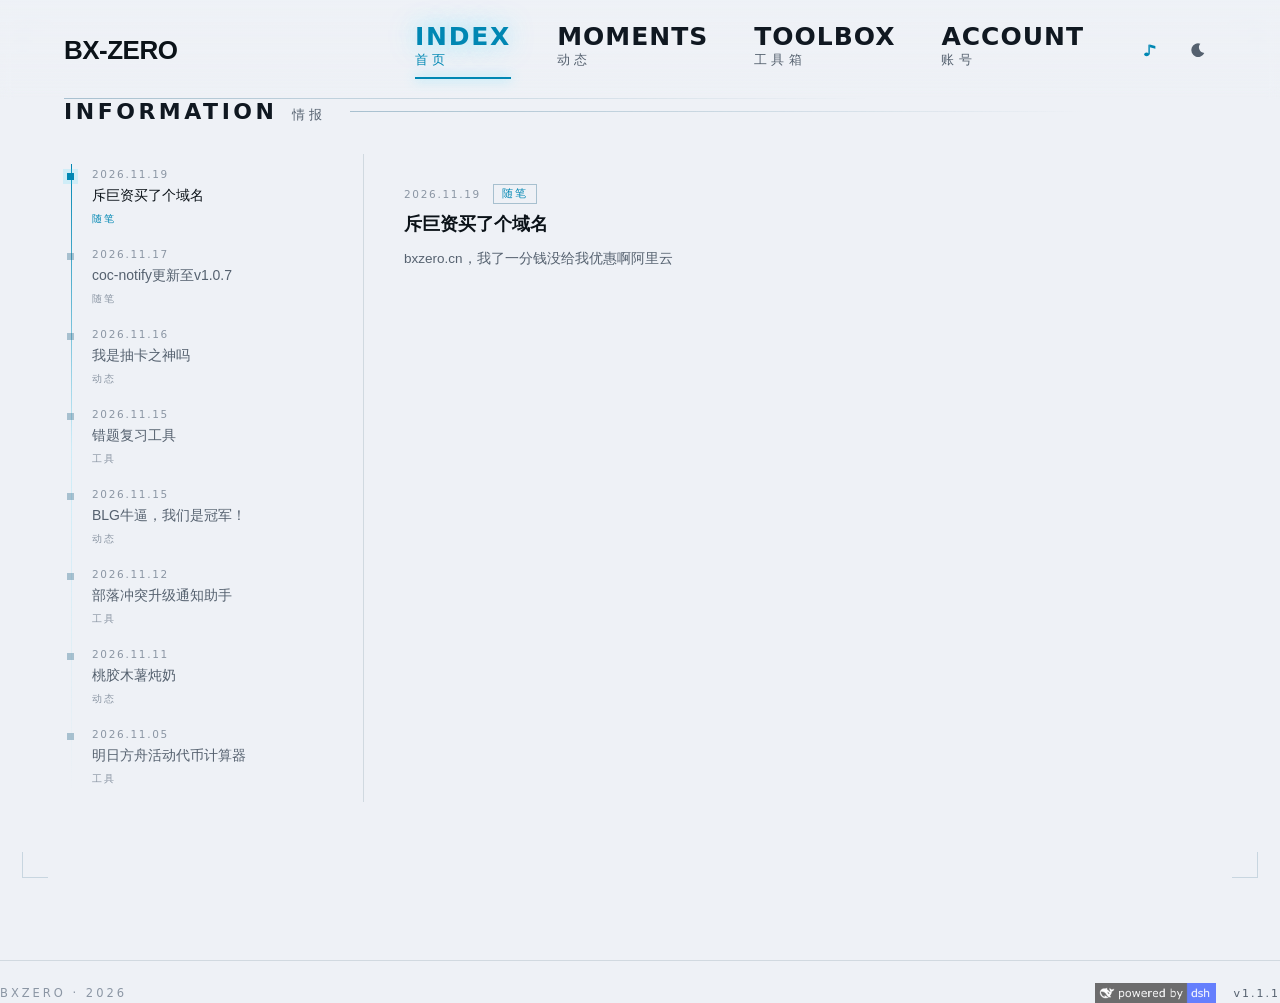
==== index.html @ 84745f2d "重置后不再回拉统计，避免旧数字盖回 0" ====
<!DOCTYPE html>
<html lang="zh-CN">
<head>
<meta charset="utf-8">
<meta name="viewport" content="width=device-width, initial-scale=1">
<title>BXZERO-个人站</title>
<meta name="description" content="写代码，做小工具，偶尔记录一点过程。这里是入口，不是简历。">
<meta property="og:type" content="website">
<meta property="og:site_name" content="BX-ZERO">
<meta property="og:title" content="BX-ZERO">
<meta property="og:description" content="BX的个人站">
<meta property="og:url" content="https://bxzero.cn/">
<meta property="og:image" content="https://bxzero.cn/img/og.png">
<meta property="og:image:width" content="1200">
<meta property="og:image:height" content="630">
<meta name="twitter:card" content="summary_large_image">
<meta name="twitter:title" content="BX-ZERO">
<meta name="twitter:description" content="BX的个人站">
<meta name="twitter:image" content="https://bxzero.cn/img/og.png">
<link rel="icon" href="img/bx-icon.ico" sizes="any">
<link rel="icon" type="image/png" href="img/bx-icon.png">
<link rel="apple-touch-icon" href="img/bx-icon.png">
<script id="bxz-theme-boot">
/* 在样式加载前定好主题，避免白天模式先闪一下深色 */
(function () {
  var t = null;
  try { t = localStorage.getItem("bxz-theme"); } catch (e) { /* 忽略 */ }
  if (t !== "light" && t !== "dark") {
    try {
      var m = /(?:^|; )bxz-theme=([^;]*)/.exec(document.cookie);
      if (m) t = decodeURIComponent(m[1]);
    } catch (e) { /* 忽略 */ }
  }
  if (t !== "light" && t !== "dark") {
    try {
      t = window.matchMedia && window.matchMedia("(prefers-color-scheme: light)").matches ? "light" : "dark";
    } catch (e) { t = "dark"; }
  }
  document.documentElement.dataset.theme = t;
})();
</script>
<link rel="stylesheet" href="styles.css?v=20261116z25">
</head>
<body>

<!-- 背景：两层缓慢推拉 + 网格 + 扫描线 -->
<div class="bg" aria-hidden="true">
  <div class="bg-layer layer-a"></div>
  <div class="bg-layer layer-b"></div>
  <div class="grid"></div>
  <div class="scan"></div>
  <div class="vignette"></div>
</div>

<!-- 四角装饰框 -->
<div class="frame" aria-hidden="true"><i></i><i></i><i></i><i></i></div>

<header class="nav">
  <a class="brand" href="#/home" data-view="home" aria-label="BXZERO">
    <span class="brand-word">BX-ZERO</span>
  </a>

  <nav class="nav-list">
    <a class="nav-item is-active" href="#/home" data-view="home">
      <span class="en">INDEX</span>
      <span class="cn">首页</span>
    </a>
    <a class="nav-item" href="#/moments" data-view="moments">
      <span class="en">MOMENTS</span>
      <span class="cn">动态</span>
    </a>
    <a class="nav-item" href="#/tools" data-view="tools">
      <span class="en">TOOLBOX</span>
      <span class="cn">工具箱</span>
    </a>
    <a class="nav-item" href="#/account" data-view="account">
      <span class="en">ACCOUNT</span>
      <span class="cn">账号</span>
    </a>
  </nav>

  <div class="nav-tools">
    <button class="tool-btn" id="sound-toggle" type="button" aria-pressed="false" title="音乐">
      <svg viewBox="0 0 24 24" aria-hidden="true">
        <g class="spk">
          <ellipse cx="8.4" cy="16.8" rx="3.1" ry="2.4"></ellipse>
          <rect x="10.6" y="4.4" width="1.8" height="12.6" rx="0.5"></rect>
          <path d="M12.4 4.4 19.4 6.2v3.5l-7-1.8z"></path>
        </g>
      </svg>
    </button>
    <div class="player" id="player" hidden>
      <span class="pl-name" id="pl-name">正在载入…</span>
      <div class="pl-row">
        <button class="pl-btn" id="pl-mode" type="button" title="播放方式：顺序播放"></button>
        <button class="pl-btn" id="pl-prev" type="button" title="上一首"></button>
        <button class="pl-btn pl-play" id="pl-play" type="button" title="播放 / 暂停"></button>
        <button class="pl-btn" id="pl-next" type="button" title="下一首"></button>
        <button class="pl-btn" id="pl-list-btn" type="button" title="音乐列表"></button>
      </div>
      <ul class="pl-list" id="pl-list" hidden></ul>
    </div>
    <button class="tool-btn" id="theme-toggle" type="button" aria-pressed="false" title="夜间 / 白天">
      <svg viewBox="0 0 24 24" aria-hidden="true">
        <circle class="sun-core" cx="12" cy="12" r="4.4"></circle>
        <g class="sun-rays">
          <line x1="12" y1="2.4" x2="12" y2="5.2"></line>
          <line x1="12" y1="18.8" x2="12" y2="21.6"></line>
          <line x1="2.4" y1="12" x2="5.2" y2="12"></line>
          <line x1="18.8" y1="12" x2="21.6" y2="12"></line>
          <line x1="5.2" y1="5.2" x2="7.2" y2="7.2"></line>
          <line x1="16.8" y1="16.8" x2="18.8" y2="18.8"></line>
          <line x1="18.8" y1="5.2" x2="16.8" y2="7.2"></line>
          <line x1="7.2" y1="16.8" x2="5.2" y2="18.8"></line>
        </g>
        <path class="moon" d="M15.6 3.4a8.6 8.6 0 1 0 5 11.6 7 7 0 0 1-5-11.6z"></path>
      </svg>
    </button>
  </div>
</header>

<main>

  <!-- ================= 首页：左侧时间线 ================= -->
  <section class="view is-on" id="view-home">

    <div class="slab">
      <div class="slab-head">
        <h2 id="slab-home"><span class="en">INFORMATION</span><span class="cn">情报</span></h2>
        <span class="slab-line"></span>
        <a class="edit-link" id="edit-home" href="#/home-edit" data-view="home-edit" hidden>EDIT</a>
      </div>

      <div class="info">
        <aside class="info-nav" id="home-nav"></aside>
        <article class="info-body" id="home-body"></article>
      </div>
    </div>

  </section>

  <!-- ================= 动态 ================= -->
  <section class="view" id="view-moments">

    <div class="slab">
      <div class="slab-head">
        <h2><span class="en">MOMENTS</span><span class="cn">动态</span></h2>
        <span class="slab-line"></span>
        <a class="edit-link" id="edit-entry" href="#/write" data-view="write" hidden>EDIT</a>
      </div>

      <ol class="moments" id="moments-list">
        <li class="moment moment-empty">
          <div class="moment-body">
            <p>还没有内容。</p>
          </div>
        </li>
      </ol>
    </div>

  </section>

  <!-- ================= 工具箱 ================= -->
  <section class="view" id="view-tools">

    <div class="slab">
      <div class="slab-head">
        <h2 id="slab-tools"><span class="en">AVAILABLE</span><span class="cn">可用</span></h2>
        <span class="slab-line"></span>
      </div>

      <ul class="tools" id="tool-list"></ul>
    </div>

  </section>

  <!-- ================= 账号 ================= -->
  <section class="view" id="view-account">

    <div class="slab">
      <div class="slab-head">
        <h2><span class="en">ACCOUNT</span><span class="cn">账号</span></h2>
        <span class="slab-line"></span>
      </div>
      <div class="acc" id="acc-box"></div>
    </div>

  </section>

  <!-- ================= 动态详情 ================= -->
  <section class="view" id="view-write">
<!-- 口令门：没密码就进不了编辑界面 -->
<div class="gate" id="gate">
  <div class="gate-box">
    <h2>RESTRICTED</h2>
    <p>请输入密钥</p>
    <div class="pw">
      <input type="password" id="gate-input" autocomplete="current-password" placeholder="密钥">
      <button class="pw-eye" id="gate-eye" type="button" aria-label="显示密码" aria-pressed="false">
        <svg viewBox="0 0 24 24" fill="none" stroke="currentColor" stroke-width="1.7" stroke-linecap="round" stroke-linejoin="round" aria-hidden="true">
          <path d="M1.8 12S5.4 5.6 12 5.6 22.2 12 22.2 12 18.6 18.4 12 18.4 1.8 12 1.8 12Z"/>
          <circle cx="12" cy="12" r="2.9"/>
          <path class="pw-slash" d="M4.2 19.8 19.8 4.2"/>
        </svg>
      </button>
    </div>
    <button class="btn primary" id="gate-ok" type="button">进入</button>
    <p class="gate-msg" id="gate-msg"></p>
  </div>
</div>

    <div class="admin">
  <h1>写作台</h1>
  <p class="sub">MOMENTS · 写完保存，一分钟左右站点会自己更新</p>

  <!-- 连接设置：收进按钮 -->
  <div class="conn-bar">
    <button class="btn" id="conn-toggle" type="button" aria-expanded="false">仓库设置</button>
    <span class="conn-who" id="auth-state">正在确认…</span>
  </div>

  <section class="pane conn" id="conn-pane" hidden>
    <div class="pane-head">
      <h2>CONNECTION</h2><span class="cn">仓库设置</span>
      <span class="fill"></span>
      <button class="btn" id="save-cfg" type="button">记下设置</button>
    </div>

    <div class="settings-grid">
      <div class="field">
        <label for="cfg-owner">账号</label>
        <input type="text" id="cfg-owner" placeholder="BX-ZERO" autocomplete="off">
      </div>
      <div class="field">
        <label for="cfg-repo">仓库</label>
        <input type="text" id="cfg-repo" placeholder="Personal-website" autocomplete="off">
      </div>
      <div class="field">
        <label for="cfg-branch">分支</label>
        <input type="text" id="cfg-branch" placeholder="main" autocomplete="off">
      </div>
      <div class="field">
        <label>登录状态</label>
        <div id="auth-state2" style="font-size:12.5px;opacity:.75;padding:9px 0;">正在确认…</div>
      </div>
    </div>

    <p class="hint">
      读取走公开接口，写入由 Worker 代为提交，仓库令牌不进浏览器。
      登录票据存在这台电脑的浏览器里，三十天后失效。
    </p>
  </section>

  <!-- 编辑区：整宽 -->
  <section class="pane editor">
    <div class="pane-head">
      <h2>EDITOR</h2><span class="cn">写这一条</span>
      <span class="fill"></span>
      <button class="btn" id="new-entry" type="button">新建</button>
    </div>

    <div class="two">
      <div class="field">
        <label for="f-date">日期</label>
        <input type="date" id="f-date">
      </div>
      <div class="field">
        <label for="f-title">标题</label>
        <input type="text" id="f-title" placeholder="一句话标题" autocomplete="off">
      </div>
    </div>

    <div class="field">
      <label>正文</label>
      <div class="rt">
        <div class="rt-toolbar" id="rt-toolbar">
          <select class="rt-select" data-block>
            <option value="p">正文</option>
            <option value="h2">大标题</option>
            <option value="h3">小标题</option>
            <option value="blockquote">引用</option>
            <option value="pre">代码块</option>
          </select>
          <select class="rt-select" data-size>
            <option value="">字号</option>
            <option value="12px">12</option>
            <option value="14px">14</option>
            <option value="16px">16</option>
            <option value="18px">18</option>
            <option value="22px">22</option>
            <option value="28px">28</option>
          </select>
          <span class="rt-sep"></span>
          <button type="button" data-cmd="bold" title="加粗"><b>B</b></button>
          <button type="button" data-cmd="italic" title="倾斜"><i>I</i></button>
          <button type="button" data-cmd="underline" title="下划线"><u>U</u></button>
          <button type="button" data-cmd="strikeThrough" title="删除线"><s>S</s></button>
          <input type="color" class="rt-color" id="rt-color" value="#35d8ff" title="文字颜色">
          <span class="rt-sep"></span>
          <button type="button" data-cmd="justifyLeft" title="左对齐">左</button>
          <button type="button" data-cmd="justifyCenter" title="居中">中</button>
          <button type="button" data-cmd="justifyRight" title="右对齐">右</button>
          <span class="rt-sep"></span>
          <button type="button" data-cmd="insertUnorderedList" title="无序列表">•</button>
          <button type="button" data-cmd="insertOrderedList" title="有序列表">1.</button>
          <button type="button" id="rt-link" title="插入链接">链接</button>
          <button type="button" id="rt-img" title="插入图片">图片</button>
          <button type="button" id="rt-hr" title="分隔线">分隔</button>
          <button type="button" id="rt-clear" title="清除格式">清</button>
          <span class="rt-sep"></span>
          <button type="button" id="rt-draft" title="把当前内容存在本机">存草稿</button>
          <span class="rt-sep"></span>
          <input class="rt-file" id="rt-file-name" type="text" readonly placeholder="还没有插图" title="最近插入的图片">
        </div>
        <div class="rt-body" id="f-body" contenteditable="true"></div>
        <div class="atts" id="atts"></div>
      </div>
      <input type="file" id="img-file" accept="image/*" multiple hidden>
    </div>

    <div class="row">
      <button class="btn primary" id="btn-save" type="button">保存到仓库</button>
      <button class="btn danger" id="btn-del" type="button">删除这一条</button>
      <button class="btn" id="btn-reload" type="button">从仓库重读</button>
      <button class="btn" id="btn-sweep" type="button">清理未引用图片</button>
      <span class="status" id="status"></span>
    </div>
    <!-- 悬停浮出整页预览 -->
    <div class="float-preview" id="float-preview" hidden>
      <div class="float-sheet">
        <div class="float-head">
          <span class="float-tag">PREVIEW 效果</span>
          <span class="float-close" id="float-close">关闭</span>
        </div>
        <div class="float-scroll"><div id="float-body"></div></div>
      </div>
    </div>
  </section>

  <div class="grid2">
    <section class="pane">
      <div class="pane-head">
        <h2>ENTRIES</h2><span class="cn">已有的</span>
        <span class="fill"></span>
        <span class="cn" id="count"></span>
      </div>

      <ul class="entries" id="entries"></ul>
    </section>

    <section class="pane">
      <div class="pane-head">
        <h2>PREVIEW</h2><span class="cn">效果</span>
      </div>
      <div class="preview" id="preview">
        <div class="moment-body">
          <p style="color:var(--dimmer)">左边写点什么，这里会跟着变。</p>
        </div>
      </div>
    </section>
  </div>
    </div>
  </section>

  <section class="view" id="view-home-edit">
  <h1>主页信息</h1>
  <p class="sub">INFORMATION · 改完保存，一分钟左右站点会自己更新</p>

  <div class="gate" id="he-gate">
    <p>请输入密钥</p>
    <div class="pw" style="max-width:280px;margin:0 auto 14px;">
      <input id="pass" type="password" autocomplete="current-password" placeholder="密钥">
      <button class="pw-eye" id="pass-eye" type="button" aria-label="显示密码" aria-pressed="false">
        <svg viewBox="0 0 24 24" fill="none" stroke="currentColor" stroke-width="1.7" stroke-linecap="round" stroke-linejoin="round" aria-hidden="true">
          <path d="M1.8 12S5.4 5.6 12 5.6 22.2 12 22.2 12 18.6 18.4 12 18.4 1.8 12 1.8 12Z"/>
          <circle cx="12" cy="12" r="2.9"/>
          <path class="pw-slash" d="M4.2 19.8 19.8 4.2"/>
        </svg>
      </button>
    </div>
    <button class="btn primary" id="sign-in" type="button">进入</button>
    <p class="status" id="he-gate-msg"></p>
  </div>

  <div id="form" hidden>

    <nav class="tabs" id="tabs">
      <button class="tab is-on" type="button" data-tab="basic">区块标题</button>
      <button class="tab" type="button" data-tab="tools">工具箱</button>
      <button class="tab" type="button" data-tab="music">背景音乐</button>
      <button class="tab" type="button" data-tab="entries">手写条目</button>
      <span class="tab-ink" id="tab-ink"></span>
    </nav>

    <section class="pane is-on" data-pane="basic">
      <div class="pane-head"><h2>BASIC</h2><span class="cn">区块标题</span></div>
      <div class="pane-body"><div class="pane-inner">
        <div class="two">
          <label class="f"><span>首页区块英文</span><input id="f-slab-home-en" type="text" placeholder="INFORMATION"></label>
          <label class="f"><span>首页区块中文</span><input id="f-slab-home-cn" type="text" placeholder="情报"></label>
        </div>
        <div class="two">
          <label class="f"><span>工具区块英文</span><input id="f-slab-tools-en" type="text" placeholder="AVAILABLE"></label>
          <label class="f"><span>工具区块中文</span><input id="f-slab-tools-cn" type="text" placeholder="可用"></label>
        </div>
      </div></div>
    </section>

    <section class="pane" data-pane="tools">
      <div class="pane-head"><h2>TOOLS</h2><span class="cn">工具箱</span><span class="fill"></span>
        <button class="btn mini" id="add-tool" type="button">加一个工具</button>
      </div>
      <div class="pane-body"><div class="pane-inner"><div id="tools"></div></div></div>
    </section>

    <section class="pane" data-pane="music">
      <div class="pane-head"><h2>MUSIC</h2><span class="cn">背景音乐（访客只能开关音量）</span><span class="fill"></span>
        <button class="btn mini" id="pick-audio" type="button">上传音频</button>
        <button class="btn mini" id="add-track" type="button">加一首</button>
      </div>
      <div class="pane-body"><div class="pane-inner">
        <input id="audio-file" type="file" accept="audio/*" multiple hidden>
        <label class="f"><span>音量 0 – 1</span>
          <input id="f-volume" type="number" min="0" max="1" step="0.05">
        </label>
        <div id="tracks"></div>
      </div></div>
    </section>

    <section class="pane" data-pane="entries">
      <div class="pane-head"><h2>ENTRIES</h2><span class="cn">手写条目（动态会自动并进来）</span><span class="fill"></span>
        <button class="btn mini" id="add-entry" type="button">加一条</button>
      </div>
      <div class="pane-body"><div class="pane-inner"><div id="he-entries"></div></div></div>
    </section>

    <div class="row">
      <button class="btn primary" id="save" type="button">保存到仓库</button>
      <button class="btn" id="reload" type="button">从仓库重读</button>
      <span class="status" id="he-status"></span>
    </div>

  </div>
  </section>

  <section class="view" id="view-post">

    <article class="post-wrap">
      <a class="post-back" id="post-back" href="#">← 回到上一页</a>
      <div id="post-body"></div>
    </article>

  </section>

</main>

<footer class="foot">
  <p>BXZERO · <span id="year">2026</span></p>
  <img class="badge" src="img/dsh-badge.png" width="121" height="20" alt="powered by dsh">
  <span class="ver">v1.1.1</span>
</footer>

  <!-- 数据文件按分钟取版本，写作台保存后不必等 CDN 缓存过期 -->
  <script>
    (function () {
      var v = Math.floor(Date.now() / 60000);
      document.write('<script src="home.js?t=' + v + '"><\/script>');
      document.write('<script src="moments.js?t=' + v + '"><\/script>');
    })();
  </script>
<script src="auth.js?v=20261119b"></script>
<script src="main.js?v=20261119e"></script>
<script>
(function () {
  "use strict";

  var DATA_PATH = "home.js";

  var gate = document.getElementById("he-gate");
  var formBox = document.getElementById("form");
  var statusBox = document.getElementById("he-status");

  var state = clone(window.BX_HOME || {});

  function clone(o) {
    return JSON.parse(JSON.stringify(o || {}));
  }

  function esc(s) {
    return String(s == null ? "" : s).replace(/[&<>"]/g, function (c) {
      return { "&": "&amp;", "<": "&lt;", ">": "&gt;", '"': "&quot;" }[c];
    });
  }

  function setStatus(text, kind) {
    statusBox.textContent = text || "";
    statusBox.className = "status" + (kind ? " " + kind : "");
  }

  /* ---------- 渲染 ---------- */

  var fSlabHomeEn = document.getElementById("f-slab-home-en");
  var fSlabHomeCn = document.getElementById("f-slab-home-cn");
  var fSlabToolsEn = document.getElementById("f-slab-tools-en");
  var fSlabToolsCn = document.getElementById("f-slab-tools-cn");

  function slabOf() {
    if (!state.slab || typeof state.slab !== "object") state.slab = {};
    if (!state.slab.home) state.slab.home = { en: "INFORMATION", cn: "情报" };
    if (!state.slab.tools) state.slab.tools = { en: "AVAILABLE", cn: "可用" };
    return state.slab;
  }

  function bindSlab(input, which, field) {
    input.addEventListener("input", function () {
      slabOf()[which][field] = input.value;
    });
  }

  bindSlab(fSlabHomeEn, "home", "en");
  bindSlab(fSlabHomeCn, "home", "cn");
  bindSlab(fSlabToolsEn, "tools", "en");
  bindSlab(fSlabToolsCn, "tools", "cn");
  var toolsBox = document.getElementById("tools");
  var entriesBox = document.getElementById("he-entries");
  var tracksBox = document.getElementById("tracks");
  var fVolume = document.getElementById("f-volume");

  function musicOf() {
    if (!state.music || typeof state.music !== "object") state.music = { volume: 0.35, tracks: [] };
    if (!Array.isArray(state.music.tracks)) state.music.tracks = [];
    return state.music;
  }

  /* 折叠行：三个列表共用的头部 */
  function foldHead(i, title, kind, on) {
    return '<button class="ent-row' + (on ? " is-on" : "") + '" type="button" data-act="open" data-i="' + i + '">' +
      '<span class="ent-caret" aria-hidden="true"></span>' +
      '<span class="ent-title">' + esc(title || "（没有名字）") + "</span>" +
      '<span class="ent-kind">' + esc(kind || "") + "</span>" +
      "</button>";
  }

  function renderTracks() {
    var m = musicOf();
    if (!m.tracks.length) {
      tracksBox.innerHTML = '<p class="status">还没有曲目。</p>';
      return;
    }
    if (openIdx.music >= m.tracks.length) openIdx.music = -1;
    tracksBox.innerHTML = m.tracks.map(function (t, i) {
      var on = openIdx.music === i;
      var file = String(t.src || "").replace(/^music\//, "");
      if (!on) return '<div class="ent" data-i="' + i + '">' + foldHead(i, t.title, file, false) + "</div>";
      return '<div class="card" data-i="' + i + '">' +
        foldHead(i, t.title, file, true) +
        '<div class="two">' +
        '<label class="f"><span>曲名</span><input data-k="title" type="text" value="' + esc(t.title) + '"></label>' +
        '<label class="f"><span>文件路径</span><input data-k="src" type="text" placeholder="music/xxx.mp3" value="' + esc(t.src) + '"></label>' +
        "</div>" +
        '<div class="acts">' +
        '<button class="btn mini" data-act="up" type="button">上移</button>' +
        '<button class="btn mini" data-act="down" type="button">下移</button>' +
        '<button class="btn mini danger" data-act="del" type="button">删除</button>' +
        "</div></div>";
    }).join("");
  }

  function renderTools() {
    var rows = state.tools || [];
    if (!rows.length) {
      toolsBox.innerHTML = '<p class="status">还没有工具。</p>';
      return;
    }
    if (openIdx.tools >= rows.length) openIdx.tools = -1;
    toolsBox.innerHTML = rows.map(function (t, i) {
      var on = openIdx.tools === i;
      var kind = t.tag || t.en || "TOOL";
      if (!on) return '<div class="ent" data-i="' + i + '">' + foldHead(i, t.cn, kind, false) + "</div>";
      return '<div class="card" data-i="' + i + '">' +
        foldHead(i, t.cn, kind, true) +
        '<div class="two">' +
        '<label class="f"><span>中文名</span><input data-k="cn" type="text" value="' + esc(t.cn) + '"></label>' +
        '<label class="f"><span>仓库名 / 代号</span><input data-k="en" type="text" value="' + esc(t.en) + '"></label>' +
        "</div>" +
        '<label class="f"><span>链接</span><input data-k="href" type="text" value="' + esc(t.href) + '"></label>' +
        '<div class="two">' +
        '<label class="f"><span>标签</span><input data-k="tag" type="text" value="' + esc(t.tag) + '"></label>' +
        '<label class="f"><span>说明</span><input data-k="desc" type="text" value="' + esc(t.desc) + '"></label>' +
        "</div>" +
        '<div class="acts">' +
        '<button class="btn mini" data-act="up" type="button">上移</button>' +
        '<button class="btn mini" data-act="down" type="button">下移</button>' +
        '<button class="btn mini danger" data-act="del" type="button">删除</button>' +
        "</div></div>";
    }).join("");
  }

  /* 当前展开编辑的那一条，-1 表示全部收起 */
  var openIdx = { tools: -1, music: -1, entries: -1 };

  function entryHead(e, i, on) {
    return '<button class="ent-row' + (on ? " is-on" : "") + '" type="button" data-act="open" data-i="' + i + '">' +
      '<span class="ent-caret" aria-hidden="true"></span>' +
      '<span class="ent-date">' + esc(e.date || "—") + "</span>" +
      '<span class="ent-title">' + esc(e.title || "（没标题）") + "</span>" +
      '<span class="ent-kind">' + (e.kind === "tool" ? "工具" : "随笔") + "</span>" +
      "</button>";
  }

  function renderEntries() {
    var rows = state.entries || [];
    if (!rows.length) {
      entriesBox.innerHTML = '<p class="status">还没有手写条目。</p>';
      return;
    }
    if (openIdx.entries >= rows.length) openIdx.entries = -1;
    entriesBox.innerHTML = rows.map(function (e, i) {
      var on = openIdx.entries === i;
      if (!on) return '<div class="ent" data-i="' + i + '">' + entryHead(e, i, false) + "</div>";
      return '<div class="card" data-i="' + i + '">' +
        entryHead(e, i, true) +
        '<div class="two">' +
        '<label class="f"><span>日期</span><input data-k="date" type="date" value="' + esc(e.date) + '"></label>' +
        '<label class="f"><span>标题</span><input data-k="title" type="text" value="' + esc(e.title) + '"></label>' +
        "</div>" +
        '<div class="two">' +
        '<label class="f"><span>类型</span><select data-k="kind">' +
        '<option value="note"' + (e.kind === "note" ? " selected" : "") + ">随笔</option>" +
        '<option value="tool"' + (e.kind === "tool" ? " selected" : "") + ">工具</option>" +
        "</select></label>" +
        '<label class="f"><span>链接（可空）</span><input data-k="href" type="text" value="' + esc(e.href) + '"></label>' +
        "</div>" +
        '<label class="f"><span>描述</span><textarea data-k="desc" rows="2">' + esc(e.desc) + "</textarea></label>" +
        '<div class="acts">' +
        '<button class="btn mini" data-act="up" type="button">上移</button>' +
        '<button class="btn mini" data-act="down" type="button">下移</button>' +
        '<button class="btn mini danger" data-act="del" type="button">删除</button>' +
        "</div></div>";
    }).join("");
  }

  function renderAll() {
    var sl = slabOf();
    fSlabHomeEn.value = sl.home.en || "";
    fSlabHomeCn.value = sl.home.cn || "";
    fSlabToolsEn.value = sl.tools.en || "";
    fSlabToolsCn.value = sl.tools.cn || "";
    fVolume.value = typeof musicOf().volume === "number" ? musicOf().volume : 0.35;
    renderTools();
    renderTracks();
    renderEntries();
  }

  /* ---------- 编辑 ---------- */

  function bindList(box, getList, rerender, key) {
    box.addEventListener("input", function (e) {
      var field = e.target.closest("[data-k]");
      var card = e.target.closest("[data-i]");
      if (!field || !card) return;
      var i = Number(card.dataset.i);
      var list = getList();
      if (!list[i]) return;
      list[i][field.dataset.k] = field.value;
    });

    box.addEventListener("change", function (e) {
      var field = e.target.closest("[data-k]");
      var card = e.target.closest("[data-i]");
      if (!field || !card) return;
      var i = Number(card.dataset.i);
      var list = getList();
      if (!list[i]) return;
      list[i][field.dataset.k] = field.value;
    });

    box.addEventListener("click", function (e) {
      var btn = e.target.closest("[data-act]");
      if (!btn) return;
      var card = e.target.closest("[data-i]");
      if (!card) return;
      var i = Number(card.dataset.i);
      var list = getList();
      var act = btn.dataset.act;
      if (act === "open") {
        openIdx[key] = openIdx[key] === i ? -1 : i;
        rerender();
        return;
      }
      if (act === "del") {
        list.splice(i, 1);
        openIdx[key] = -1;
      } else if (act === "up" && i > 0) {
        var tmp = list[i - 1];
        list[i - 1] = list[i];
        list[i] = tmp;
      } else if (act === "down" && i < list.length - 1) {
        var tmp2 = list[i + 1];
        list[i + 1] = list[i];
        list[i] = tmp2;
      }
      rerender();
    });
  }

  bindList(toolsBox, function () { return state.tools || (state.tools = []); }, renderTools, "tools");
  bindList(entriesBox, function () { return state.entries || (state.entries = []); }, renderEntries, "entries");
  bindList(tracksBox, function () { return musicOf().tracks; }, renderTracks, "music");

  fVolume.addEventListener("input", function () {
    var v = parseFloat(fVolume.value);
    musicOf().volume = isNaN(v) ? 0.35 : Math.max(0, Math.min(1, v));
  });

  document.getElementById("add-track").addEventListener("click", function () {
    musicOf().tracks.unshift({ title: "新曲目", src: "music/" });
    openIdx.music = 0;
    renderTracks();
  });

  /* 上传本地音频：先传到仓库 music/ 目录，再自动填进曲目 */

  var pickAudio = document.getElementById("pick-audio");
  var audioFile = document.getElementById("audio-file");

  function readBase64(file) {
    return new Promise(function (res, rej) {
      var fr = new FileReader();
      fr.onload = function () { res(String(fr.result).split(",")[1] || ""); };
      fr.onerror = function () { rej(new Error("读不到这个文件")); };
      fr.readAsDataURL(file);
    });
  }

  function audioPath(file) {
    var m = /\.([A-Za-z0-9]+)$/.exec(file.name || "");
    var ext = m ? m[1].toLowerCase() : "mp3";
    return "music/" + Date.now() + "-" + Math.random().toString(36).slice(2, 8) + "." + ext;
  }

  async function sendAudio(files) {
    if (!files || !files.length) return;
    for (var i = 0; i < files.length; i++) {
      var file = files[i];
      setStatus("上传中 " + (i + 1) + " / " + files.length + "：" + file.name);
      try {
        var path = audioPath(file);
        var b64 = await readBase64(file);
        await window.BXAuth.upload(path, b64, "上传音乐");
        musicOf().tracks.unshift({ title: (file.name || "曲目").replace(/\.[^.]+$/, ""), src: path });
        openIdx.music = 0;
        renderTracks();
      } catch (e) {
        setStatus("上传失败：" + (e && e.message ? e.message : e), "bad");
        return;
      }
    }
    setStatus("音频已传进仓库，点「保存到仓库」之后曲目才会生效。", "ok");
  }

  pickAudio.addEventListener("click", function () {
    audioFile.click();
  });

  audioFile.addEventListener("change", function () {
    var files = [].slice.call(audioFile.files || []);
    audioFile.value = "";
    sendAudio(files);
  });

  document.getElementById("add-tool").addEventListener("click", function () {
    state.tools = state.tools || [];
    state.tools.unshift({ cn: "新工具", en: "repo-name", desc: "一句话说明。", href: "", tag: "TOOL" });
    openIdx.tools = 0;
    renderTools();
  });

  document.getElementById("add-entry").addEventListener("click", function () {
    state.entries = state.entries || [];
    state.entries.unshift({
      date: new Date().toISOString().slice(0, 10),
      kind: "note",
      title: "新条目",
      desc: "",
      href: ""
    });
    openIdx.entries = 0;
    renderEntries();
  });

  /* ---------- 读写仓库 ---------- */

  var HEADER = [
    "/* ==========================================================",
    "   首页信息",
    "   这个文件可以直接手改，也可以用 在首页的主页信息编辑里改后保存",
    "",
    "   entries 里是手写的条目（工具上线、杂事），动态会从 moments.js 自动并进来。",
    "   kind 取值：post（动态，自动的） / tool（工具） / note（随手记）",
    "   ========================================================== */",
    "",
    ""
  ].join("\n");

  function toFileText(d) {
    return HEADER + "window.BX_HOME = " + JSON.stringify(d, null, 2) + ";\n";
  }

  function parseFileText(text) {
    var m = String(text).match(/window\.BX_HOME\s*=\s*([\s\S]*?);?\s*$/);
    if (!m) return null;
    try {
      return JSON.parse(m[1]);
    } catch (e) {
      try {
        return new Function("return (" + m[1] + ");")();
      } catch (e2) {
        return null;
      }
    }
  }

  function loadRemote() {
    if (!window.BXAuth) return;
    setStatus("正在读仓库…");
    window.BXAuth.read(DATA_PATH).then(function (res) {
      var parsed = parseFileText(res.text || "");
      if (parsed) {
        state = parsed;
        renderAll();
        setStatus("已从仓库读到最新版本", "ok");
      } else {
        setStatus("仓库里的文件没解析出来，先用页面上的内容", "err");
      }
    }).catch(function (e) {
      setStatus("读取失败：" + e.message, "err");
    });
  }

  function doSave() {
    if (!window.BXAuth) {
      setStatus("登录之后才能保存", "err");
      return;
    }
    setStatus("正在提交…");
    window.BXAuth.save(DATA_PATH, toFileText(state), "更新主页信息").then(function () {
      setStatus("已提交。Pages 一般一分钟内重建完，稍等刷新站点。", "ok");
      sweepOrphans();
    }).catch(function (e) {
      setStatus("提交失败：" + e.message, "err");
    });
  }

  /* 提交完顺手清掉没人引用的旧图，失败不打扰 */
  function sweepOrphans() {
    if (!window.BXAuth || !window.BXAuth.cleanup) return;
    window.BXAuth.cleanup({ minAgeHours: 24 }).then(function (res) {
      var n = (res.deleted || []).length;
      if (n > 0) setStatus("已提交，顺手清掉了 " + n + " 张没人引用的旧图。", "ok");
    }).catch(function () {});
  }

  document.getElementById("save").addEventListener("click", doSave);
  document.getElementById("reload").addEventListener("click", loadRemote);
  document.getElementById("sign-in").addEventListener("click", function () {
    var input = document.getElementById("pass");
    var msg = document.getElementById("he-gate-msg");
    var pw = (input && input.value ? input.value : "").trim();
    if (!window.BXAuth) { msg.textContent = "auth.js 没加载。"; return; }
    if (!pw) { msg.textContent = "先填密钥。"; return; }
    msg.textContent = "正在核对…";
    window.BXAuth.loginWithPassword(pw).then(function () {
      location.reload();
    }).catch(function (e) {
      msg.textContent = e && e.message ? e.message : "密码不对";
      if (input) input.select();
    });
  });

  var passInput = document.getElementById("pass");
  if (passInput) {
    passInput.addEventListener("keydown", function (e) {
      if (e.key === "Enter") document.getElementById("sign-in").click();
    });
  }

  /* 小眼睛：点一下在掩码与明文之间切换 */
  (function bindEye() {
    var eye = document.getElementById("pass-eye");
    if (!passInput || !eye) return;
    eye.addEventListener("click", function () {
      var show = passInput.type === "password";
      passInput.type = show ? "text" : "password";
      eye.classList.toggle("is-on", show);
      eye.setAttribute("aria-pressed", show ? "true" : "false");
      eye.setAttribute("aria-label", show ? "隐藏密码" : "显示密码");
      passInput.focus();
    });
  })();

  /* ---------- 顶部分页与折叠 ---------- */

  var tabsBox = document.getElementById("tabs");
  var tabInk = document.getElementById("tab-ink");
  var panes = Array.prototype.slice.call(document.querySelectorAll("[data-pane]"));

  function moveInk(tab) {
    if (!tab || !tabInk) return;
    tabInk.style.left = tab.offsetLeft + "px";
    tabInk.style.width = tab.offsetWidth + "px";
  }

  function pickTab(name) {
    if (!tabsBox) return;
    Array.prototype.forEach.call(tabsBox.querySelectorAll(".tab"), function (b) {
      b.classList.toggle("is-on", b.dataset.tab === name);
    });
    panes.forEach(function (p) {
      p.classList.toggle("is-on", p.dataset.pane === name);
    });
    moveInk(tabsBox.querySelector(".tab.is-on"));
  }

  if (tabsBox) {
    tabsBox.addEventListener("click", function (e) {
      var tab = e.target.closest("[data-tab]");
      if (tab) pickTab(tab.dataset.tab);
    });
  }

  panes.forEach(function (p) {
    var head = p.querySelector(".pane-head");
    if (!head) return;
    head.addEventListener("click", function (e) {
      if (e.target.closest("button")) return;
      p.classList.toggle("is-fold");
    });
  });

  window.addEventListener("resize", function () {
    moveInk(tabsBox && tabsBox.querySelector(".tab.is-on"));
  });

  /* ---------- 启动 ---------- */

  renderAll();

  var booted = false;

  function boot() {
    if (booted) return;
    booted = true;

    if (window.BXAuth) {
      window.BXAuth.me().then(function (who) {
      if (who && who.ok) {
        gate.hidden = true;
        formBox.hidden = false;
        pickTab("basic");
        loadRemote();
      } else if (who && who.reason && who.reason !== "none") {
        var p = gate.querySelector("p");
        if (p) p.textContent = "上次的登录没认出来（" + who.reason + "），重新点一次。";
      }
    });
    }
  }

  window.BXHomeEditBoot = boot;

  if (/^#\/home-edit$/.test(location.hash)) boot();
})();
</script>
<script>
(function () {
  "use strict";

  /* ---------- 登录门 ---------- */

  window.addEventListener("error", function (e) {
    var box = document.getElementById("status");
    if (box) {
      box.textContent = "脚本错误：" + e.message + "（第 " + e.lineno + " 行）";
      box.className = "status err";
    }
  });

  var gate = document.getElementById("gate");
  var gateOk = document.getElementById("gate-ok");
  var gateMsg = document.getElementById("gate-msg");
  var authState = document.getElementById("auth-state");

  function openGate(ok) {
    if (ok) {
      gate.hidden = true;
      gate.style.display = "none";
    } else {
      gate.hidden = false;
      gate.style.display = "";
    }
  }

  var gateInput = document.getElementById("gate-input");

  /* 小眼睛：点一下在掩码与明文之间切换，切完把焦点还给输入框 */
  (function bindEye() {
    var eye = document.getElementById("gate-eye");
    if (!gateInput || !eye) return;
    eye.addEventListener("click", function () {
      var show = gateInput.type === "password";
      gateInput.type = show ? "text" : "password";
      eye.classList.toggle("is-on", show);
      eye.setAttribute("aria-pressed", show ? "true" : "false");
      eye.setAttribute("aria-label", show ? "隐藏密码" : "显示密码");
      gateInput.focus();
    });
  })();

  function signIn() {
    if (!window.BXAuth) {
      gateMsg.textContent = "auth.js 没加载，检查同目录下有没有这个文件。";
      return;
    }
    var pw = (gateInput && gateInput.value ? gateInput.value : "").trim();
    if (!pw) {
      gateMsg.textContent = "先填密钥。";
      return;
    }
    gateMsg.textContent = "正在核对…";
    window.BXAuth.loginWithPassword(pw).then(function () {
      openGate(true); if (authState) authState.textContent = "已登录"; loadRemote();
    }).catch(function (e) {
      gateMsg.textContent = e && e.message ? e.message : "密码不对";
      if (gateInput) gateInput.select();
    });
  }

  if (gateInput) {
    gateInput.addEventListener("keydown", function (e) {
      if (e.key === "Enter") signIn();
    });
  }

  gateOk.addEventListener("click", signIn);

  function checkWho() {
    if (!window.BXAuth) return Promise.resolve({ ok: false });
    return window.BXAuth.me();
  }

  var booted = false;

  function boot() {
    if (booted) return;
    booted = true;
    checkWho().then(function (who) {
    var ok = !!(who && who.ok);
    openGate(ok);
    if (authState) authState.textContent = ok ? "已登录：" + who.login : "未登录";
    if (ok) {
      loadRemote();
    } else {
      setStatus("先登录再写。", "");
      if (gateMsg) {
        gateMsg.textContent = who && who.reason && who.reason !== "none"
          ? "上次的登录没认出来（" + who.reason + "），重新点一次。"
          : "";
      }
    }
    });
  }

  window.BXWriteBoot = boot;

  if (/^#\/write$/.test(location.hash)) boot();

  var CFG_KEY = "bxz-admin-cfg";

  var els = {
    owner: document.getElementById("cfg-owner"),
    repo: document.getElementById("cfg-repo"),
    branch: document.getElementById("cfg-branch"),
    saveCfg: document.getElementById("save-cfg"),
    date: document.getElementById("f-date"),
    title: document.getElementById("f-title"),
    body: document.getElementById("f-body"),
    save: document.getElementById("btn-save"),
    del: document.getElementById("btn-del"),
    reload: document.getElementById("btn-reload"),
    newEntry: document.getElementById("new-entry"),
    entries: document.getElementById("entries"),
    preview: document.getElementById("preview"),
    status: document.getElementById("status"),
    count: document.getElementById("count")
  };

  var DATA_PATH = "moments.js";
  var list = [];          // 当前全部条目
  var fileSha = null;     // 远端文件版本
  var currentIndex = -1;  // 正在编辑第几条，-1 表示新增

  function loadCfg() {
    var cfg = {};
    try { cfg = JSON.parse(localStorage.getItem(CFG_KEY) || "{}"); } catch (e) { cfg = {}; }
    els.owner.value = cfg.owner || "BX-ZERO";
    els.repo.value = cfg.repo || "Personal-website";
    els.branch.value = cfg.branch || "main";
  }

  function readCfg() {
    return {
      owner: els.owner.value.trim() || "BX-ZERO",
      repo: els.repo.value.trim() || "Personal-website",
      branch: els.branch.value.trim() || "main"
    };
  }

  function saveCfg() {
    var cfg = readCfg();
    try { localStorage.setItem(CFG_KEY, JSON.stringify(cfg)); } catch (e) {}
    setStatus("设置已存在本机。", "ok");
  }

  function setStatus(text, kind) {
    els.status.textContent = text || "";
    els.status.className = "status" + (kind ? " " + kind : "");
  }

  /* ---------- 编码 ---------- */

  function b64encode(str) {
    var bytes = new TextEncoder().encode(str);
    var bin = "";
    for (var i = 0; i < bytes.length; i++) bin += String.fromCharCode(bytes[i]);
    return btoa(bin);
  }

  function b64decode(b64) {
    var bin = atob(String(b64).replace(/\</g, ""));
    var bytes = new Uint8Array(bin.length);
    for (var i = 0; i < bin.length; i++) bytes[i] = bin.charCodeAt(i);
    return new TextDecoder().decode(bytes);
  }

  /* ---------- 文件格式 ---------- */

  var HEADER = "/* ==========================================================\n" +
    "   动态数据\n" +
    "   每一条：{ date: \"YYYY-MM-DD\", title: \"标题\", body: \"正文（Markdown 简写）\" }\n" +
    "   排序：新写的放数组最前面\n" +
    "   这个文件可以直接手改，也可以在首页的写作台里在线编辑后保存\n" +
    "   ========================================================== */\n\n" +
    "window.BX_MOMENTS = ";

  function toFileText(items) {
    return HEADER + JSON.stringify(items, null, 2) + ";\n";
  }

  function parseFileText(text) {
    var m = String(text).match(/window\.BX_MOMENTS\s*=\s*([\s\S]*?);?\s*$/);
    if (!m) return [];
    try {
      var arr = JSON.parse(m[1]);
      if (Array.isArray(arr)) return arr;
    } catch (e) {
      /* 手写的对象字面量键没引号，JSON 会拒，退回求值 */
    }
    try {
      var made = new Function("return (" + m[1] + ");")();
      return Array.isArray(made) ? made : [];
    } catch (e2) {
      setStatus("文件解析失败：" + e2.message, "err");
      return [];
    }
  }

  /* ---------- 渲染 ---------- */

  function esc(s) {
    return String(s == null ? "" : s).replace(/[&<>"]/g, function (c) {
      return { "&": "&amp;", "<": "&lt;", ">": "&gt;", '"': "&quot;" }[c];
    });
  }

  function inline(s) {
    return esc(s)
      .replace(/`([^`]+)`/g, "<code>$1</code>")
      .replace(/\*\*([^*]+)\*\*/g, "<strong>$1</strong>")
      .replace(/\*([^*]+)\*/g, "<em>$1</em>")
      .replace(/\[([^\]]+)\]\((https?:[^)\s]+)\)/g, '<a href="$2" target="_blank" rel="noopener">$1</a>');
  }

  function renderBody(text) {
    return String(text || "")
      .split(/\n{2,}/)
      .filter(function (b) { return b.trim(); })
      .map(function (b) { return "<p>" + inline(b).replace(/\n/g, "<br>") + "</p>"; })
      .join("");
  }

  function renderList() {
    els.count.textContent = list.length + " 条";
    if (!list.length) {
      els.entries.innerHTML = '<li class="entry"><span style="color:var(--dimmer)">还没有条目</span></li>';
      return;
    }
    els.entries.innerHTML = list.map(function (m, i) {
      return '<li class="entry' + (i === currentIndex ? " is-on" : "") + '" data-i="' + i + '">' +
        "<time>" + esc(String(m.date || "").replace(/-/g, ".")) + "</time>" +
        "<span>" + esc(m.title || "（无标题）") + "</span>" +
        '<button class="row-del" type="button" data-del="' + i + '" title="删除这条">×</button>' +
        "</li>";
    }).join("");
  }

  function bodyToHtml(text) {
    var s = String(text || "");
    if (!s.trim()) return "";
    if (/s\/?(p|div|h[1-6]|ul|ol|li|blockquote|pre|img|br|strong|em|span|a|table|hr)\b/i.test(s)) return s;
    return renderBody(s);
  }

  var RAW_BASE = "https://raw.githubusercontent.com/BX-ZERO/Personal-website/main/";
  var failedImgs = new WeakSet();

  /* 正文里存的是相对路径 media/xxx.jpg，线上直接能用；
     本地预览时相对路径是 404，自动退回仓库原始地址。不改 DOM 属性，保存出去仍然干净。 */
  document.addEventListener("error", function (e) {
    var img = e.target;
    if (!img || img.tagName !== "IMG" || failedImgs.has(img)) return;
    var src = img.getAttribute("src") || "";
    if (!/^media\//.test(src)) return;
    failedImgs.add(img);
    img.src = RAW_BASE + src;
  }, true);

  /* 编辑区显示标签，保存与预览时才还原成 img */
  var attachments = [];
  var attsBox = document.getElementById("atts");
  var attRaw = {};

  function rawOf(src) {
    if (/^https?:/i.test(src)) return src;
    return RAW_BASE + src;
  }

  function renderAtts() {
    if (!attsBox) return;
    if (!attachments.length) {
      attsBox.innerHTML = "";
      return;
    }
    attsBox.innerHTML = attachments.map(function (a, i) {
      return '<div class="att" data-i="' + i + '">' +
        '<img class="att-thumb" src="' + rawOf(a.src) + '" alt="">' +
        '<div class="att-foot">' +
        '<span class="att-name" title="' + (a.name || "") + '">' + (i + 1) + ". " + (a.name || "") + "</span>" +
        '<button class="att-btn" type="button" data-att="ins" title="插到光标处">插</button>' +
        '<button class="att-btn" type="button" data-att="up" title="上移">↑</button>' +
        '<button class="att-btn" type="button" data-att="down" title="下移">↓</button>' +
        '<button class="att-btn del" type="button" data-att="del" title="删除">×</button>' +
        "</div></div>";
    }).join("");
  }

  function toChip(src, name) {
    var chip = document.createElement("span");
    chip.className = "img-chip";
    chip.setAttribute("contenteditable", "false");
    chip.setAttribute("data-src", src || "");
    chip.setAttribute("data-name", name || "");
    chip.textContent = "图片 " + (name || "");
    return chip;
  }

  /* 只把「正文末尾连续的图片」收成附件，中间的图留作可拖动的标签 */
  function splitImages(html) {
    var holder = document.createElement("div");
    holder.innerHTML = html;
    var picked = [];
    while (holder.lastElementChild) {
      var last = holder.lastElementChild;
      var found = last.tagName === "IMG"
        ? [last]
        : (last.textContent.trim() ? [] : Array.prototype.slice.call(last.querySelectorAll("img")));
      if (!found.length) break;
      found.reverse().forEach(function (img) {
        var src = img.getAttribute("src") || "";
        picked.unshift({ src: src, name: img.getAttribute("alt") || src.split("/").pop() });
      });
      last.remove();
    }
    Array.prototype.slice.call(holder.querySelectorAll("img")).forEach(function (img) {
      var src = img.getAttribute("src") || "";
      img.replaceWith(toChip(src, img.getAttribute("alt") || src.split("/").pop()));
    });
    return { html: holder.innerHTML, images: picked };
  }

  function readBodyHtml() {
    var clone = els.body.cloneNode(true);
    clone.querySelectorAll(".img-chip").forEach(function (chip) {
      var img = document.createElement("img");
      img.setAttribute("src", chip.getAttribute("data-src") || "");
      img.setAttribute("alt", chip.getAttribute("data-name") || "");
      chip.replaceWith(img);
    });
    var imgs = attachments.map(function (a) {
      return '<img src="' + a.src + '" alt="' + (a.name || "").replace(/"/g, "") + '">';
    }).join("");
    return clone.innerHTML + imgs;
  }

  /* 把某张附件插到光标处，之后它就算正文的一部分 */
  function insertAttachment(i) {
    var a = attachments[i];
    if (!a) return;
    els.body.focus();
    restoreRange();
    var holder = document.createElement("span");
    holder.appendChild(toChip(a.src, a.name));
    document.execCommand("insertHTML", false, holder.innerHTML + "&nbsp;");
    rememberRange();
    attachments.splice(i, 1);
    renderAtts();
    renderPreview();
    writeDraft(true);
    setStatus("图片放到光标处了", "ok");
  }

  if (attsBox) {
    attsBox.addEventListener("click", function (e) {
      var btn = e.target.closest("[data-att]");
      if (!btn) return;
      var host = e.target.closest(".att");
      var i = parseInt(host.dataset.i, 10);
      if (isNaN(i) || !attachments[i]) return;
      var action = btn.dataset.att;
      if (action === "ins") {
        insertAttachment(i);
        return;
      }
      if (action === "del") {
        attachments.splice(i, 1);
      } else if (action === "up" && i > 0) {
        var tmp = attachments[i - 1];
        attachments[i - 1] = attachments[i];
        attachments[i] = tmp;
      } else if (action === "down" && i < attachments.length - 1) {
        var tmp2 = attachments[i + 1];
        attachments[i + 1] = attachments[i];
        attachments[i] = tmp2;
      }
      renderAtts();
      renderPreview();
    });
  }

  function markImages(html) {
    var n = 0;
    return String(html || "").replace(/<img\b[^>]*>/gi, function () {
      n += 1;
      return '<span class="img-mark">图片' + n + "</span>";
    });
  }

  function renderPreview() {
    var t = els.title.value.trim();
    var html = bodyToHtml(readBodyHtml());
    var inner = "<h1>" + inline(t || "（无标题）") + "</h1>" +
      (html || '<p style="color:var(--dimmer)">正文还是空的。</p>');
    els.preview.innerHTML = '<div class="article">' + markImages(inner) + "</div>";
    var fb = document.getElementById("float-body");
    if (fb) fb.innerHTML = inner;
  }

  /* ---------- 表单 ---------- */

  function fillForm(item) {
    els.date.value = item ? (item.date || "") : new Date().toISOString().slice(0, 10);
    els.title.value = item ? (item.title || "") : "";
    var split = item ? splitImages(bodyToHtml(item.body)) : { html: "", images: [] };
    els.body.innerHTML = split.html;
    attachments = split.images;
    renderAtts();
    renderPreview();
  }

  function readForm() {
    return {
      date: els.date.value || new Date().toISOString().slice(0, 10),
      title: els.title.value.trim(),
      body: readBodyHtml()
    };
  }

  /* ---------- GitHub API ---------- */

  function apiUrl(cfg) {
    return "https://api.github.com/repos/" + cfg.owner + "/" + cfg.repo + "/contents/" + DATA_PATH;
  }

  function loadRemote() {
    if (!window.BXAuth) {
      setStatus("auth.js 没加载，读不了仓库。", "err");
      return Promise.reject(new Error("no auth"));
    }
    setStatus("正在读取仓库…");
    return window.BXAuth.read(DATA_PATH)
      .then(function (data) {
        if (data.missing) {
          fileSha = null;
          list = [];
          renderList();
          setStatus("仓库里还没有这个文件，第一次保存会新建。", "ok");
          return;
        }
        fileSha = data.sha;
        list = parseFileText(data.text);
        renderList();
        setStatus("已读取 " + list.length + " 条。", "ok");
      })
      .catch(function (e) {
        setStatus("读取失败：" + e.message, "err");
      });
  }

  function putRemote(items, message) {
    if (!window.BXAuth) {
      setStatus("auth.js 没加载，无法提交。", "err");
      return Promise.reject(new Error("no auth"));
    }
    setStatus("正在提交…");
    return window.BXAuth.save(DATA_PATH, toFileText(items), message)
      .then(function () {
        setStatus("已提交。Pages 一般一分钟内重建完，稍等刷新站点。", "ok");
        return loadRemote();
      })
      .then(function () {
        sweepOrphans();
      })
      .catch(function (e) {
        setStatus("提交失败：" + e.message, "err");
      });
  }

  /* 提交完顺手清掉没人引用的旧图，失败不打扰 */
  function sweepOrphans() {
    if (!window.BXAuth || !window.BXAuth.cleanup) return;
    window.BXAuth.cleanup({ minAgeHours: 24 })
      .then(function (res) {
        var n = (res.deleted || []).length;
        if (n > 0) setStatus("已提交，顺手清掉了 " + n + " 张没人引用的旧图。", "ok");
      })
      .catch(function () {});
  }

  /* 手动清理：先试算，确认后立刻删，不看上传时间 */
  function doSweep() {
    if (!window.BXAuth || !window.BXAuth.cleanup) {
      setStatus("auth.js 没加载，清不了。", "err");
      return;
    }
    setStatus("正在统计…");
    window.BXAuth.cleanup({ dryRun: true, minAgeHours: 0 })
      .then(function (res) {
        var n = (res.deleted || []).length;
        if (n === 0) {
          setStatus("没有没人引用的图片，仓库是干净的。", "ok");
          return;
        }
        if (!window.confirm("有 " + n + " 张图片没有任何动态或主页引用，删掉之后只能从提交历史里找回。继续？")) {
          setStatus("已取消。", "");
          return;
        }
        setStatus("正在删除 " + n + " 张…");
        return window.BXAuth.cleanup({ minAgeHours: 0 }).then(function (r2) {
          setStatus(
            "清掉了 " + (r2.deleted || []).length + " 张，保留 " + (r2.kept || 0) + " 张在用的。",
            "ok"
          );
        });
      })
      .catch(function (e) {
        setStatus("清理失败：" + e.message, "err");
      });
  }

  /* ---------- 动作 ---------- */

  function doSave() {
    var item = readForm();
    if (!item.title && !item.body.trim()) {
      setStatus("标题和正文都是空的，没什么可存。", "err");
      return;
    }
    if (currentIndex >= 0 && currentIndex < list.length) {
      list[currentIndex] = item;
    } else {
      list.unshift(item);
      currentIndex = 0;
    }
    renderList();
    putRemote(list, "更新动态");
    dropDraft();
  }

  function deleteAt(index) {
    if (index < 0 || index >= list.length) {
      setStatus("先在上面的列表里点一条要删的。", "err");
      return;
    }
    var title = list[index].title || "无标题";
    if (!window.confirm("删掉「" + title + "」？")) return;
    list.splice(index, 1);
    currentIndex = -1;
    fillForm(null);
    renderList();
    putRemote(list, "删除动态");
  }

  function doDelete() {
    deleteAt(currentIndex);
  }

  /* ---------- 绑定 ---------- */

  els.saveCfg.addEventListener("click", saveCfg);

  els.newEntry.addEventListener("click", function () {
    currentIndex = -1;
    fillForm(null);
    renderList();
    setStatus("新建一条，写完点保存。", "ok");
  });

  els.save.addEventListener("click", doSave);
  els.del.addEventListener("click", doDelete);
  els.reload.addEventListener("click", loadRemote);
  document.getElementById("btn-sweep").addEventListener("click", doSweep);

  els.entries.addEventListener("click", function (e) {
    var del = e.target.closest("[data-del]");
    if (del) {
      e.stopPropagation();
      deleteAt(parseInt(del.dataset.del, 10));
      return;
    }
    var li = e.target.closest(".entry[data-i]");
    if (!li) return;
    var i = parseInt(li.dataset.i, 10);
    if (isNaN(i) || !list[i]) return;
    currentIndex = i;
    fillForm(list[i]);
    renderList();
    setStatus("正在改「" + (list[i].title || "无标题") + "」。", "ok");
  });

  els.title.addEventListener("input", renderPreview);
  els.body.addEventListener("input", renderPreview);

  /* ---------- 仓库设置：收进按钮 ---------- */

  var connToggle = document.getElementById("conn-toggle");
  var connPane = document.getElementById("conn-pane");

  if (connToggle && connPane) {
    connToggle.addEventListener("click", function () {
      var open = connPane.hidden;
      connPane.hidden = !open;
      connToggle.setAttribute("aria-expanded", open ? "true" : "false");
      connToggle.classList.toggle("is-on", open);
    });
  }

  /* ---------- 富文本工具条 ---------- */

  var toolbar = document.getElementById("rt-toolbar");
  var savedRange = null;

  function rememberRange() {
    var sel = window.getSelection();
    if (sel && sel.rangeCount && els.body.contains(sel.anchorNode)) {
      savedRange = sel.getRangeAt(0).cloneRange();
    }
  }

  function restoreRange() {
    if (!savedRange) return;
    var sel = window.getSelection();
    sel.removeAllRanges();
    sel.addRange(savedRange);
  }

  function exec(cmd, value) {
    els.body.focus();
    restoreRange();
    document.execCommand(cmd, false, value === undefined ? null : value);
    rememberRange();
    renderPreview();
  }

  if (toolbar) {
    document.addEventListener("selectionchange", function () {
      if (document.activeElement === els.body) rememberRange();
    });

    toolbar.addEventListener("mousedown", function (e) {
      if (e.target.closest("button")) e.preventDefault();
    });

    toolbar.querySelectorAll("button[data-cmd]").forEach(function (b) {
      b.addEventListener("click", function () { exec(b.dataset.cmd); });
    });

    var blockSel = toolbar.querySelector("[data-block]");
    if (blockSel) {
      blockSel.addEventListener("change", function () {
        exec("formatBlock", "<" + blockSel.value + ">");
      });
    }

    var sizeSel = toolbar.querySelector("[data-size]");
    if (sizeSel) {
      sizeSel.addEventListener("change", function () {
        var px = sizeSel.value;
        if (!px) return;
        var sel = window.getSelection();
        if (!sel || !sel.rangeCount || sel.isCollapsed) {
          setStatus("先选中要改字号的文字。", "err");
          return;
        }
        var range = sel.getRangeAt(0);
        var span = document.createElement("span");
        span.style.fontSize = px;
        try {
          span.appendChild(range.extractContents());
          range.insertNode(span);
          renderPreview();
        } catch (err) {
          setStatus("字号调整失败：" + err.message, "err");
        }
      });
    }

    var colorInput = document.getElementById("rt-color");
    if (colorInput) {
      colorInput.addEventListener("input", function () { exec("foreColor", colorInput.value); });
    }

    var linkBtn = document.getElementById("rt-link");
    if (linkBtn) {
      linkBtn.addEventListener("click", function () {
        var href = window.prompt("链接地址", "https://");
        if (href) exec("createLink", href);
      });
    }

    var hrBtn = document.getElementById("rt-hr");
    if (hrBtn) {
      hrBtn.addEventListener("click", function () {
        els.body.focus();
        restoreRange();
        document.execCommand("insertHorizontalRule", false, null);
        renderPreview();
      });
    }

    var clearBtn = document.getElementById("rt-clear");
  var draftBtn = document.getElementById("rt-draft");
  if (draftBtn) {
    draftBtn.addEventListener("click", function () { writeDraft(false); });
  }
  if (clearBtn) {
      clearBtn.addEventListener("click", function () { exec("removeFormat"); });
    }

    /* ---------- 插入图片：压缩后传到仓库 media/ ---------- */

    var imgBtn = document.getElementById("rt-img");
    var imgFile = document.getElementById("img-file");
    var fileNameBox = document.getElementById("rt-file-name");

    function noteFile(text, state) {
      if (!fileNameBox) return;
      fileNameBox.value = text;
      fileNameBox.classList.remove("is-busy", "is-done", "is-err");
      if (state) fileNameBox.classList.add(state);
    }

    if (imgBtn && imgFile) {
      imgBtn.addEventListener("click", function () { imgFile.click(); });

      imgFile.addEventListener("change", function () {
        var files = Array.prototype.slice.call(imgFile.files || []);
        if (!files.length) return;
        setStatus("正在处理 " + files.length + " 张图片…");
        files.reduce(function (chain, file) {
          return chain.then(function () { return sendImage(file); });
        }, Promise.resolve()).then(function () {
          imgFile.value = "";
          renderPreview();
          setStatus("图片已插入。", "ok");
        }).catch(function (err) {
          setStatus("图片上传失败：" + (err && err.message ? err.message : err), "err");
        });
      });
    }

    function shrink(file) {
      return new Promise(function (resolve, reject) {
        var reader = new FileReader();
        reader.onerror = function () { reject(new Error("读不了文件")); };
        reader.onload = function () {
          var img = new Image();
          img.onerror = function () { reject(new Error("不是有效图片")); };
          img.onload = function () {
            var max = 1600;
            var w = img.width;
            var h = img.height;
            if (w > max) { h = Math.round(h * max / w); w = max; }
            var canvas = document.createElement("canvas");
            canvas.width = w;
            canvas.height = h;
            canvas.getContext("2d").drawImage(img, 0, 0, w, h);
            var type = /png/i.test(file.type) ? "image/png" : "image/jpeg";
            var data = canvas.toDataURL(type, 0.88);
            resolve({ data: data, type: type });
          };
          img.src = reader.result;
        };
        reader.readAsDataURL(file);
      });
    }

    function sendImage(file) {
      var label = file.name || "图片";
      var safe = label.replace(/"/g, "");
      noteFile("上传中… " + label, "is-busy");

      return shrink(file).then(function (out) {
        var base64 = out.data.split(",")[1];
        var ext = out.type === "image/png" ? "png" : "jpg";
        var name = "media/" + Date.now() + "-" + Math.random().toString(36).slice(2, 7) + "." + ext;
        return window.BXAuth.upload(name, base64).then(function (res) {
          var path = (res && res.path) || name;
          attachments.push({ src: path, name: label });
          renderAtts();
          renderPreview();
          noteFile(label + " 已加进附件", "is-done");
        });
      }).catch(function (err) {
        noteFile(label + " 上传失败", "is-err");
        throw err;
      });
    }
  }

  /* ---------- 悬停浮出整页预览 ---------- */

  var floatBox = document.getElementById("float-preview");
  var previewBox = document.getElementById("preview");

  if (floatBox && previewBox) {
    var hoverTimer = null;
    var closeTimer = null;

    function openFloat() {
      clearTimeout(closeTimer);
      floatBox.hidden = false;
      requestAnimationFrame(function () { floatBox.classList.add("is-open"); });
    }

    function closeFloat() {
      floatBox.classList.remove("is-open");
      setTimeout(function () {
        if (!floatBox.classList.contains("is-open")) floatBox.hidden = true;
      }, 200);
    }

    previewBox.addEventListener("mouseenter", function () {
      hoverTimer = setTimeout(openFloat, 240);
    });

    previewBox.addEventListener("mouseleave", function () {
      clearTimeout(hoverTimer);
      closeTimer = setTimeout(closeFloat, 180);
    });

    var floatSheet = floatBox.querySelector(".float-sheet");
    if (floatSheet) {
      floatSheet.addEventListener("mouseenter", function () { clearTimeout(closeTimer); });
      floatSheet.addEventListener("mouseleave", function () { closeFloat(); });
    }

    var floatClose = document.getElementById("float-close");
    if (floatClose) {
      floatClose.addEventListener("click", function (e) {
        e.stopPropagation();
        closeFloat();
      });
    }
  }

  /* ---------- 草稿（本机） ---------- */

  var DRAFT_KEY = "bxz-draft";
  var draftTimer = null;

  function writeDraft(quiet) {
    clearTimeout(draftTimer);
    draftTimer = setTimeout(function () {
      try {
        localStorage.setItem(DRAFT_KEY, JSON.stringify({
          date: els.date.value,
          title: els.title.value,
          body: els.body.innerHTML,
          atts: attachments,
          at: Date.now()
        }));
        if (!quiet) setStatus("草稿已存在本机", "ok");
      } catch (e) {
        if (!quiet) setStatus("草稿存不下（浏览器不让写本地）", "err");
      }
    }, quiet ? 500 : 0);
  }

  function readDraft() {
    try {
      var raw = localStorage.getItem(DRAFT_KEY);
      return raw ? JSON.parse(raw) : null;
    } catch (e) {
      return null;
    }
  }

  function dropDraft() {
    try { localStorage.removeItem(DRAFT_KEY); } catch (e) { /* 忽略 */ }
  }

  function restoreDraft() {
    var d = readDraft();
    if (!d) return false;
    if (!d.title && !d.body && !(d.atts && d.atts.length)) return false;
    els.date.value = d.date || els.date.value;
    els.title.value = d.title || "";
    els.body.innerHTML = d.body || "";
    attachments = Array.isArray(d.atts) ? d.atts : [];
    renderAtts();
    renderPreview();
    setStatus("已恢复上次没保存的草稿", "ok");
    return true;
  }

  ["input", "keyup", "paste"].forEach(function (evt) {
    els.title.addEventListener(evt, function () { writeDraft(true); });
    els.body.addEventListener(evt, function () { writeDraft(true); });
  });
  els.date.addEventListener("change", function () { writeDraft(true); });

  /* ---------- 启动 ---------- */

  loadCfg();
  fillForm(null);
  renderList();
  restoreDraft();
})();
</script>
</script>
</body>
</html>
---- styles.css ----
/* ==========================================================
   BXZERO — 个人主页
   视觉参考 ak.hypergryph.com：深底、压缩英文、青色高亮、斜切与网格
   ========================================================== */

:root {
  --bg: #06080b;
  --bg-2: #0a0e13;
  --title: #ffffff;
  --line: rgba(120, 160, 190, .14);
  --line-strong: rgba(120, 190, 220, .34);
  --text: #e9eef5;
  --dim: #7d8a99;
  --dimmer: #4d5763;
  --cyan: #35d8ff;
  --cyan-soft: rgba(53, 216, 255, .16);
  --orange: #ff7a1a;
  --card-bg: linear-gradient(150deg, rgba(14, 22, 30, .92), rgba(8, 12, 17, .72));
  --nav-bg: linear-gradient(to bottom, rgba(4, 7, 10, .92), rgba(4, 7, 10, .38) 70%, transparent);
  --font-en: "Bahnschrift", "DIN Alternate", "Segoe UI", system-ui, sans-serif;
  --font-cn: "HarmonyOS Sans SC", "Source Han Sans SC", "Microsoft YaHei", sans-serif;
  --mx: 0;
  --my: 0;
}

/* 白天模式：同一套变量换一组值，组件不必各自写两遍 */
html[data-theme="light"] {
  --bg: #eef1f6;
  --bg-2: #e2e8ef;
  --title: #0b1218;
  --line: rgba(30, 70, 95, .14);
  --line-strong: rgba(20, 90, 125, .32);
  --text: #101821;
  --dim: #55616f;
  --dimmer: #8b96a4;
  --cyan: #0087b3;
  --cyan-soft: rgba(0, 135, 179, .12);
  --orange: #c8560a;
  --card-bg: linear-gradient(150deg, rgba(255, 255, 255, .92), rgba(240, 245, 250, .78));
  --nav-bg: linear-gradient(to bottom, rgba(238, 241, 246, .94), rgba(238, 241, 246, .5) 70%, transparent);
}

html[data-theme="light"] .bg {
  background:
    radial-gradient(120% 90% at 78% 12%, #cfe6ee 0%, transparent 58%),
    radial-gradient(90% 80% at 6% 92%, #f4e3d2 0%, transparent 55%),
    linear-gradient(160deg, #eef2f7 0%, #e8eef5 60%, #e4ebf2 100%);
}

html[data-theme="light"] .vignette {
  background: radial-gradient(100% 80% at 50% 40%, transparent 45%, rgba(20, 40, 60, .16) 100%);
}

html[data-theme="light"] .scan {
  background: repeating-linear-gradient(to bottom, rgba(20, 90, 120, .045) 0 1px, transparent 1px 5px);
}

* { box-sizing: border-box; }

html, body {
  margin: 0;
  min-height: 100%;
  background: var(--bg);
  color: var(--text);
  font-family: var(--font-cn);
  -webkit-font-smoothing: antialiased;
}

body {
  min-height: 100vh;
  display: flex;
  flex-direction: column;
  padding-bottom: 0;
  overflow-x: hidden;
}

/* ---------- 背景 ---------- */

.bg {
  position: fixed;
  inset: 0;
  z-index: -2;
  overflow: hidden;
  background:
    radial-gradient(120% 90% at 78% 12%, #16303c 0%, transparent 58%),
    radial-gradient(90% 80% at 6% 92%, #1c1208 0%, transparent 55%),
    linear-gradient(160deg, #070a0e 0%, #05070a 60%, #04060a 100%);
}

.bg-layer {
  position: absolute;
  inset: -12%;
  will-change: transform;
  filter: blur(0.4px);
}

.layer-a {
  background:
    conic-gradient(from 210deg at 68% 40%, rgba(53, 216, 255, .10), transparent 42%),
    radial-gradient(closest-side at 72% 38%, rgba(53, 216, 255, .18), transparent 70%);
  transform: translate3d(calc(var(--mx) * -14px), calc(var(--my) * -10px), 0);
  animation: drift-a 26s ease-in-out infinite alternate;
}

.layer-b {
  background:
    conic-gradient(from 20deg at 22% 78%, rgba(255, 122, 26, .10), transparent 46%),
    radial-gradient(closest-side at 24% 76%, rgba(255, 140, 60, .14), transparent 72%);
  transform: translate3d(calc(var(--mx) * 10px), calc(var(--my) * 8px), 0);
  animation: drift-b 34s ease-in-out infinite alternate;
}

@keyframes drift-a {
  from { transform: scale(1.06) translate3d(calc(var(--mx) * -14px), calc(var(--my) * -10px), 0); }
  to   { transform: scale(1.16) translate3d(calc(var(--mx) * -14px - 24px), calc(var(--my) * -10px - 18px), 0); }
}

@keyframes drift-b {
  from { transform: scale(1.12) translate3d(calc(var(--mx) * 10px), calc(var(--my) * 8px), 0); }
  to   { transform: scale(1.02) translate3d(calc(var(--mx) * 10px + 30px), calc(var(--my) * 8px + 12px), 0); }
}

.grid {
  position: absolute;
  inset: 0;
  background-image:
    linear-gradient(to right, var(--line) 1px, transparent 1px),
    linear-gradient(to bottom, var(--line) 1px, transparent 1px);
  background-size: 96px 96px;
  mask-image: radial-gradient(120% 100% at 60% 20%, #000 20%, transparent 82%);
  opacity: .55;
}

.scan {
  position: absolute;
  inset: -20% 0;
  background: repeating-linear-gradient(
    to bottom,
    rgba(120, 210, 240, .05) 0 1px,
    transparent 1px 5px
  );
  animation: scan-move 9s linear infinite;
}

@keyframes scan-move {
  from { transform: translateY(0); }
  to   { transform: translateY(48px); }
}

.vignette {
  position: absolute;
  inset: 0;
  background: radial-gradient(100% 80% at 50% 40%, transparent 40%, rgba(0, 0, 0, .68) 100%);
}

/* ---------- 四角装饰 ---------- */

.frame {
  position: fixed;
  inset: 22px;
  z-index: 5;
  pointer-events: none;
}

.frame i {
  position: absolute;
  width: 26px;
  height: 26px;
  border: 1px solid var(--line-strong);
  opacity: .55;
}

.frame i:nth-child(1) { top: 0; left: 0; border-right: 0; border-bottom: 0; }
.frame i:nth-child(2) { top: 0; right: 0; border-left: 0; border-bottom: 0; }
.frame i:nth-child(3) { bottom: 0; left: 0; border-right: 0; border-top: 0; }
.frame i:nth-child(4) { bottom: 0; right: 0; border-left: 0; border-top: 0; }

/* ---------- 顶部导航 ---------- */

.nav {
  position: sticky;
  top: 0;
  z-index: 20;
  display: flex;
  align-items: center;
  padding: 22px 64px 20px;
  backdrop-filter: blur(6px);
  background: var(--nav-bg);
}

.nav::after {
  content: "";
  position: absolute;
  left: 64px;
  right: 64px;
  bottom: 0;
  height: 1px;
  background: linear-gradient(to right, var(--line-strong), transparent 70%);
}

.brand {
  display: flex;
  align-items: center;
  margin-right: auto;
  text-decoration: none;
  color: var(--text);
}

/* 左上角：超粗无衬线，学 ARKNIGHTS 那个字重 */

.brand-word {
  font-family: "Arial Black", "Segoe UI Black", "Helvetica Neue", "Bahnschrift", sans-serif;
  font-weight: 900;
  font-size: 26px;
  line-height: .82;
  letter-spacing: -.02em;
  text-transform: uppercase;
  color: var(--title);
  transition: color .3s ease, text-shadow .3s ease;
}

.brand:hover .brand-word {
  color: var(--cyan);
  text-shadow: 0 0 26px rgba(53, 216, 255, .45);
}

.nav-list {
  display: flex;
  align-items: flex-start;
  gap: 46px;
}

.nav-item {
  position: relative;
  display: flex;
  flex-direction: column;
  gap: 3px;
  padding: 2px 0 10px;
  text-decoration: none;
  color: var(--text);
  transition: color .3s cubic-bezier(.2, .8, .2, 1);
}

.nav-item .en {
  font-family: var(--font-en);
  font-stretch: 87.5%;
  font-weight: 700;
  font-size: 25px;
  line-height: 1;
  letter-spacing: .04em;
  transition: letter-spacing .35s ease, text-shadow .35s ease, color .3s ease;
}

.nav-item .cn {
  font-size: 12.5px;
  letter-spacing: .34em;
  color: var(--dim);
  transition: color .3s ease;
}

.nav-item::after {
  content: "";
  position: absolute;
  left: 0;
  bottom: 0;
  width: 0;
  height: 2px;
  background: var(--cyan);
  box-shadow: 0 0 12px rgba(53, 216, 255, .8);
  transition: width .38s cubic-bezier(.2, .8, .2, 1);
}

.nav-item:hover .en,
.nav-item.is-active .en {
  color: #fff;
  letter-spacing: .07em;
  text-shadow: 0 0 24px rgba(53, 216, 255, .55);
}

.nav-item:hover .cn,
.nav-item.is-active .cn {
  color: var(--cyan);
}

.nav-item:hover::after,
.nav-item.is-active::after {
  width: 100%;
}

.nav-item.is-active .en {
  color: var(--cyan);
}

/* 右侧工具：声音开关、夜间/白天切换 */

.nav-tools {
  display: flex;
  align-items: center;
  gap: 10px;
  margin-left: 46px;
}

.tool-btn {
  display: grid;
  place-items: center;
  width: 38px;
  height: 38px;
  padding: 0;
  border: 0;
  background: none;
  color: var(--dim);
  text-decoration: none;
  cursor: pointer;
  transition: color .3s ease, background .3s ease;
}

.tool-btn.is-on {
  color: var(--cyan);
}

.tool-btn svg {
  width: 19px;
  height: 19px;
  fill: none;
  stroke: currentColor;
  stroke-width: 1.6;
  stroke-linecap: round;
  stroke-linejoin: round;
}

.tool-btn:hover,
.tool-btn:focus-visible {
  color: var(--cyan);
  outline: none;
}

/* 音量 */

#sound-toggle .spk {
  fill: currentColor;
  stroke: none;
}

#sound-toggle .slash {
  opacity: 0;
  transition: opacity .25s ease;
}

/* 声音开：实心喇叭 + 两道声波，青色 */
html:not([data-sound="off"]) #sound-toggle {
  color: var(--cyan);
}

html:not([data-sound="off"]) #sound-toggle .wave { opacity: 1; }
html:not([data-sound="off"]) #sound-toggle .slash { opacity: 0; }

/* 声音关：喇叭只剩轮廓，斜杠变橙，整体转灰 */
html[data-sound="off"] #sound-toggle {
  color: var(--dim);
}

html[data-sound="off"] #sound-toggle .spk {
  fill: none;
  stroke: currentColor;
  stroke-width: 1.5;
}

html[data-sound="off"] #sound-toggle .wave { opacity: 0; }

html[data-sound="off"] #sound-toggle .slash {
  opacity: 1;
  stroke: var(--orange);
  stroke-width: 1.8;
}

/* 主题：夜间时显示太阳（点它变白天），白天时显示月亮 */

#theme-toggle .moon {
  display: none;
  fill: currentColor;
  stroke: none;
}

.sun-rays line { stroke-width: 1.3; }

html[data-theme="light"] #theme-toggle .sun-core,
html[data-theme="light"] #theme-toggle .sun-rays {
  display: none;
}

html[data-theme="light"] #theme-toggle .moon { display: block; }

/* ---------- 主区 ---------- */

main {
  flex: 1 0 auto;
  box-sizing: border-box;
  width: 100%;
  position: relative;
  z-index: 2;
  padding: 0 64px 40px;
  max-width: 1320px;
  margin: 0 auto;
}

.view { display: none; }
.view.is-on { display: block; }

/* 首页内容先空着，但要撑开高度，别让页脚贴到导航底下 */

#view-home {
  min-height: calc(100vh - 230px);
}

/* 进场动画 */

.view.is-on .hero > *,
.view.is-on .slab,
.view.is-on .foot {
  animation: rise .78s cubic-bezier(.16, .84, .3, 1) both;
}

.view.is-on .hero > *:nth-child(1) { animation-delay: .04s; }
.view.is-on .hero > *:nth-child(2) { animation-delay: .12s; }
.view.is-on .hero > *:nth-child(3) { animation-delay: .22s; }
.view.is-on .hero > *:nth-child(4) { animation-delay: .32s; }
.view.is-on .slab:nth-of-type(2) { animation-delay: .26s; }
.view.is-on .slab:nth-of-type(3) { animation-delay: .38s; }

@keyframes rise {
  from { opacity: 0; transform: translateY(26px); }
  to   { opacity: 1; transform: none; }
}

/* ---------- HERO ---------- */

.hero {
  padding: 78px 0 64px;
}

.hero-small { padding: 64px 0 40px; }

.kicker {
  margin: 0 0 22px;
  font-family: var(--font-en);
  font-stretch: 87.5%;
  font-size: 13px;
  letter-spacing: .42em;
  color: var(--cyan);
  text-transform: uppercase;
}

.kicker::before {
  content: "";
  display: inline-block;
  width: 46px;
  height: 1px;
  margin-right: 16px;
  vertical-align: middle;
  background: linear-gradient(to right, transparent, var(--cyan));
}

.hero-title {
  margin: 0 0 26px;
  font-family: var(--font-en);
  font-stretch: 75%;
  font-weight: 700;
  font-size: clamp(56px, 11.5vw, 168px);
  line-height: .86;
  letter-spacing: -.01em;
  text-transform: uppercase;
  color: var(--title);
  text-shadow: 0 0 60px rgba(53, 216, 255, .16);
}

.hero-title .line {
  display: inline-block;
  position: relative;
}

.hero-title .line::after {
  content: "";
  position: absolute;
  left: 4px;
  right: 4px;
  bottom: .1em;
  height: .055em;
  background: linear-gradient(to right, var(--cyan), transparent);
  opacity: .8;
  transform: scaleX(0);
  transform-origin: left;
  animation: underline-in 1.1s cubic-bezier(.2, .8, .2, 1) .5s forwards;
}

@keyframes underline-in {
  to { transform: scaleX(1); }
}

.hero-sub {
  margin: 0;
  max-width: 560px;
  font-size: 15.5px;
  line-height: 2;
  color: #a9b4c1;
}

.hero-meta {
  display: flex;
  align-items: center;
  gap: 26px;
  margin-top: 40px;
  font-family: var(--font-en);
  font-size: 12.5px;
  letter-spacing: .2em;
  color: var(--dimmer);
}

.hero-meta b {
  color: var(--text);
  font-weight: 700;
  margin-right: 6px;
}

.hero-meta .dot {
  width: 5px;
  height: 5px;
  background: var(--orange);
  transform: rotate(45deg);
}

/* ---------- 板块 ---------- */

.slab { margin-bottom: 78px; }

.slab-head {
  display: flex;
  align-items: center;
  gap: 24px;
  margin-bottom: 30px;
}

.slab-head h2 {
  display: flex;
  align-items: baseline;
  gap: 14px;
  margin: 0;
  font-weight: 400;
}

.slab-head .en {
  font-family: var(--font-en);
  font-stretch: 87.5%;
  font-weight: 700;
  font-size: 22px;
  letter-spacing: .16em;
  color: var(--text);
}

.slab-head .cn {
  font-size: 12.5px;
  letter-spacing: .34em;
  color: var(--dim);
}

.slab-line {
  flex: 1;
  height: 1px;
  background: linear-gradient(to right, var(--line-strong), transparent 85%);
}

/* 跳到写作台的入口 */

.edit-link {
  flex: none;
  padding: 7px 15px;
  font-family: var(--font-en);
  font-size: 11px;
  letter-spacing: .2em;
  color: var(--dimmer);
  text-decoration: none;
  background: none;
  border: 1px solid var(--line-strong);
  cursor: pointer;
  transition: color .24s ease, border-color .24s ease, background .24s ease;
}

.edit-link:hover,
.edit-link:focus-visible {
  color: var(--cyan);
  border-color: var(--cyan);
  background: rgba(53, 216, 255, .06);
  outline: none;
}

/* ---------- 项目卡 ---------- */

.cards {
  display: grid;
  grid-template-columns: repeat(auto-fit, minmax(268px, 1fr));
  gap: 18px;
}

.card {
  position: relative;
  display: block;
  padding: 30px 26px 26px;
  text-decoration: none;
  color: inherit;
  border: 1px solid var(--line);
  background: var(--card-bg);
  clip-path: polygon(0 0, 100% 0, 100% calc(100% - 22px), calc(100% - 22px) 100%, 0 100%);
  transition: border-color .35s ease, transform .45s cubic-bezier(.2, .8, .2, 1), background .35s ease;
  overflow: hidden;
}

.card::before {
  content: "";
  position: absolute;
  inset: 0;
  pointer-events: none;
  background: linear-gradient(135deg, var(--cyan-soft), transparent 46%);
  opacity: 0;
  transition: opacity .4s ease;
}

.card::after {
  content: "";
  position: absolute;
  pointer-events: none;
  left: 0;
  top: 0;
  width: 2px;
  height: 0;
  background: var(--cyan);
  box-shadow: 0 0 16px rgba(53, 216, 255, .8);
  transition: height .5s cubic-bezier(.2, .8, .2, 1);
}

.card:hover {
  border-color: rgba(53, 216, 255, .5);
  transform: translateY(-6px);
}

.card:hover::before { opacity: 1; }
.card:hover::after { height: 100%; }

.card-no {
  position: relative;
  font-family: var(--font-en);
  font-size: 12px;
  letter-spacing: .3em;
  color: var(--dimmer);
}

.card h3 {
  position: relative;
  margin: 16px 0 12px;
  font-size: 19px;
  font-weight: 700;
  letter-spacing: .02em;
}

.card p {
  position: relative;
  margin: 0 0 24px;
  font-size: 13.5px;
  line-height: 1.9;
  color: #94a0ae;
}

.card-tag {
  position: relative;
  font-family: var(--font-en);
  font-size: 11px;
  letter-spacing: .26em;
  color: var(--cyan);
  opacity: .8;
}

/* ---------- 随笔 ---------- */

.log {
  margin: 0;
  padding: 0;
  list-style: none;
  border-top: 1px solid var(--line);
}

.log li {
  display: flex;
  align-items: baseline;
  gap: 26px;
  padding: 20px 4px;
  border-bottom: 1px solid var(--line);
  transition: background .3s ease, padding-left .3s ease;
}

.log li:hover {
  background: rgba(53, 216, 255, .04);
  padding-left: 12px;
}

.log-date {
  font-family: var(--font-en);
  font-size: 12px;
  letter-spacing: .2em;
  color: var(--dimmer);
  min-width: 76px;
}

.log-title {
  font-size: 14.5px;
  color: #98a4b2;
}

/* ---------- 动态列表 ---------- */

.moments {
  margin: 0;
  padding: 0;
  list-style: none;
  border-top: 1px solid var(--line);
}

.moment {
  display: flex;
  align-items: flex-start;
  gap: 38px;
  padding: 26px 6px;
  border-bottom: 1px solid var(--line);
  transition: background .32s ease, padding-left .38s cubic-bezier(.2, .75, .3, 1);
}

.moment:hover {
  background: rgba(53, 216, 255, .035);
  padding-left: 12px;
}

.moment-date {
  flex: none;
  width: 110px;
  padding-top: 5px;
  font-family: var(--font-en);
  font-size: 12px;
  letter-spacing: .18em;
  color: var(--dimmer);
  transition: color .3s ease;
}

.moment:hover .moment-date { color: var(--cyan); }

.moment-body h3 {
  margin: 0 0 7px;
  font-size: 18px;
  font-weight: 700;
  letter-spacing: .01em;
}

.moment-body p {
  margin: 0;
  max-width: 620px;
  font-size: 13.5px;
  line-height: 1.85;
  color: #8e9aa8;
}

.moment-body p + p { margin-top: 10px; }

.moment-body strong { color: var(--title); font-weight: 700; }

.moment-link {
  color: inherit;
  text-decoration: none;
  transition: color .2s ease;
}

.moment-link:hover { color: var(--cyan); }

.moment-more {
  display: inline-block;
  margin-top: 12px;
  font-family: var(--font-en);
  font-size: 10.5px;
  letter-spacing: .2em;
  color: var(--dimmer);
  text-decoration: none;
  transition: color .2s ease;
}

.moment-more:hover { color: var(--cyan); }

.moment-body a {
  color: var(--cyan);
  text-decoration: none;
  border-bottom: 1px solid rgba(53, 216, 255, .35);
}

.moment-body a:hover { border-bottom-color: var(--cyan); }

.moment-body code {
  font-family: var(--font-en);
  font-size: 12.5px;
  padding: 1px 6px;
  background: rgba(53, 216, 255, .08);
  border: 1px solid rgba(53, 216, 255, .18);
  color: #cfe9f5;
}

.moment-empty p { color: var(--dimmer); }

@media (max-width: 720px) {
  .moment { flex-direction: column; gap: 8px; }
  .moment-date { width: auto; padding-top: 0; }
  .moment-body h3 { font-size: 16px; }
}

/* ---------- 工具箱列表（仿官网条目） ---------- */

.tools {
  margin: 0;
  padding: 0;
  list-style: none;
  border-top: 1px solid var(--line);
}

.tool-row {
  position: relative;
  display: flex;
  align-items: baseline;
  gap: 24px;
  padding: 28px 6px 22px;
  border-bottom: 1px solid var(--line);
  color: inherit;
  text-decoration: none;
  overflow: hidden;
  transition: padding-left .42s cubic-bezier(.2, .75, .3, 1);
}

/* 悬停时从左压进来的青色光带 */
.tool-row::before {
  content: "";
  position: absolute;
  inset: 0;
  pointer-events: none;
  background: linear-gradient(90deg, rgba(53, 216, 255, .13), rgba(53, 216, 255, .02) 46%, transparent 72%);
  opacity: 0;
  transform: translateX(-14%);
  transition: opacity .38s ease, transform .55s cubic-bezier(.2, .75, .3, 1);
}

/* 底部那条线，悬停时从左边划出来 */
.tool-row::after {
  content: "";
  position: absolute;
  left: 0;
  bottom: -1px;
  width: 100%;
  height: 1px;
  background: var(--cyan);
  transform: scaleX(0);
  transform-origin: left center;
  transition: transform .5s cubic-bezier(.2, .75, .3, 1);
}

.tool-row:hover,
.tool-row:focus-visible {
  padding-left: 20px;
  outline: none;
}

.tool-row:hover::before,
.tool-row:focus-visible::before {
  opacity: 1;
  transform: translateX(0);
}

.tool-row:hover::after,
.tool-row:focus-visible::after {
  transform: scaleX(1);
}

.tool-cn {
  font-size: 34px;
  font-weight: 700;
  letter-spacing: .01em;
  line-height: 1.1;
  transition: color .3s ease, transform .42s cubic-bezier(.2, .75, .3, 1);
}

.tool-en {
  font-family: var(--font-en);
  font-size: 12.5px;
  letter-spacing: .2em;
  color: var(--dimmer);
  transition: color .3s ease;
}

.tool-row:hover .tool-cn,
.tool-row:focus-visible .tool-cn {
  color: var(--cyan);
  transform: translateX(4px);
}

.tool-row:hover .tool-en,
.tool-row:focus-visible .tool-en {
  color: var(--text);
}

/* 触屏：按下时给同样的反馈 */
@media (hover: none) {
  .tool-row:active {
    padding-left: 20px;
    background: rgba(53, 216, 255, .07);
  }

  .tool-row:active::before {
    opacity: 1;
    transform: translateX(0);
  }

  .tool-row:active::after {
    transform: scaleX(1);
  }

  .tool-row:active .tool-cn {
    color: var(--cyan);
  }
}

@media (max-width: 720px) {
  .tool-cn { font-size: 25px; }
  .tool-en { display: none; }
}

/* ---------- 页脚 ---------- */

.foot {
  display: flex;
  align-items: center;
  gap: 18px;
  margin-top: 40px;
  padding-top: 22px;
  border-top: 1px solid var(--line);
  font-family: var(--font-en);
  font-size: 11.5px;
  letter-spacing: .26em;
  color: var(--dimmer);
}

.foot p { margin: 0; }

.foot .ver {
  font-family: var(--font-en);
  font-size: 11px;
  letter-spacing: .18em;
  color: var(--dim);
}

.foot .badge {
  margin-left: auto;
  opacity: .85;
}

/* ---------- 窄屏 ---------- */

@media (max-width: 860px) {
  .nav { padding: 16px 24px 14px; }
  .nav::after { left: 24px; right: 24px; }
  .nav-list { gap: 22px; }
  .nav-item .en { font-size: 18px; }
  .nav-tools { margin-left: 18px; gap: 8px; }
  .tool-btn { width: 34px; height: 34px; }
  .brand-word { font-size: 26px; }
  main { padding: 0 24px 30px; }
  .hero { padding: 46px 0 40px; }
  .frame { inset: 10px; }
  .hero-meta { flex-wrap: wrap; gap: 16px; }
}

@media (max-width: 520px) {
  .brand-word { font-size: 23px; }
  .nav-item .cn { font-size: 11px; letter-spacing: .2em; }
}

@media (prefers-reduced-motion: reduce) {
  .bg-layer, .scan, .hero-title .line::after { animation: none !important; }
  .view.is-on .hero > *, .view.is-on .slab { animation: none !important; }
}

/* ---------- 站内编辑器（登录后才出现） ---------- */

.m-editor {
  margin: 22px 0 8px;
  padding: 20px 22px 18px;
  border: 1px solid var(--line-strong);
  background: var(--card-bg);
  display: flex;
  flex-direction: column;
  gap: 14px;
}

.m-row { display: flex; gap: 14px; }

.m-field {
  display: flex;
  flex-direction: column;
  gap: 7px;
  flex: 1;
  min-width: 0;
}

.m-field-date { flex: 0 0 148px; }

.m-field > span {
  font-family: var(--font-en);
  font-size: 10.5px;
  letter-spacing: .22em;
  color: var(--dimmer);
  text-transform: uppercase;
}

.m-field input,
.m-field textarea {
  width: 100%;
  padding: 9px 11px;
  font-family: inherit;
  font-size: 13.5px;
  line-height: 1.7;
  color: var(--text);
  background: rgba(0, 0, 0, .22);
  border: 1px solid var(--line);
  border-radius: 0;
  outline: none;
  resize: vertical;
  transition: border-color .2s ease, background .2s ease;
}

html[data-theme="light"] .m-field input,
html[data-theme="light"] .m-field textarea { background: #fff; }

.m-field input:focus,
.m-field textarea:focus { border-color: var(--cyan); background: rgba(53, 216, 255, .05); }

.m-actions { display: flex; align-items: center; gap: 10px; flex-wrap: wrap; }

.m-btn {
  padding: 8px 16px;
  font-family: var(--font-en);
  font-size: 11px;
  letter-spacing: .16em;
  color: var(--dimmer);
  background: none;
  border: 1px solid var(--line-strong);
  cursor: pointer;
  transition: color .2s ease, border-color .2s ease, background .2s ease;
}

.m-btn:hover, .m-btn:focus-visible {
  color: var(--cyan);
  border-color: var(--cyan);
  background: rgba(53, 216, 255, .06);
  outline: none;
}

.m-btn-main { color: #041017; background: var(--cyan); border-color: var(--cyan); font-weight: 700; }
.m-btn-main:hover, .m-btn-main:focus-visible { color: #041017; background: #7fe6ff; border-color: #7fe6ff; }
.m-btn-warn:hover, .m-btn-warn:focus-visible { color: var(--orange); border-color: var(--orange); background: rgba(255, 122, 26, .08); }

.m-status { font-size: 12px; color: var(--dimmer); letter-spacing: .04em; }
.m-status.is-ok { color: var(--cyan); }
.m-status.is-err { color: var(--orange); }

.moment { position: relative; }

.m-tools {
  position: absolute;
  top: 2px;
  right: 0;
  display: flex;
  gap: 6px;
  opacity: .35;
  transition: opacity .2s ease;
}

.m-tools button {
  padding: 3px 9px;
  font-family: var(--font-en);
  font-size: 10.5px;
  letter-spacing: .12em;
  color: var(--dimmer);
  background: none;
  border: 1px solid var(--line);
  cursor: pointer;
  transition: color .2s ease, border-color .2s ease;
}

.m-tools button:hover { color: var(--cyan); border-color: var(--cyan); }
.m-tools button.m-del:hover { color: var(--orange); border-color: var(--orange); }

@media (max-width: 720px) {
  .m-row { flex-direction: column; gap: 14px; }
  .m-field-date { flex: none; }
  .m-tools { opacity: .6; }
}

/* ---------- 首页：情报页（左时间线 + 右详情） ---------- */

.info {
  display: grid;
  grid-template-columns: 300px 1fr;
  gap: 0;
  margin-top: 26px;
}

.tl {
  position: relative;
  margin: 0;
  padding: 4px 0 4px 28px;
  list-style: none;
  border-right: 1px solid var(--line);
}

.tl::before {
  content: "";
  position: absolute;
  left: 7px;
  top: 10px;
  bottom: 10px;
  width: 1px;
  background: linear-gradient(to bottom, var(--cyan) 0%, rgba(53, 216, 255, .18) 45%, rgba(53, 216, 255, 0) 100%);
}

.tl-item {
  position: relative;
  display: block;
  width: 100%;
  padding: 10px 18px 12px 0;
  text-align: left;
  background: none;
  border: 0;
  cursor: pointer;
  color: var(--dim);
  transition: color .25s ease;
}

.tl-item::before {
  content: "";
  position: absolute;
  left: -25px;
  top: 15px;
  width: 7px;
  height: 7px;
  background: var(--line-strong);
  transition: background .25s ease, box-shadow .25s ease;
}

.tl-item:hover,
.tl-item:focus-visible { color: var(--text); outline: none; }

.tl-item:hover::before { background: var(--cyan); }

.tl-item.is-on { color: var(--title); }

.tl-item.is-on::before {
  background: var(--cyan);
  box-shadow: 0 0 0 4px rgba(53, 216, 255, .16);
}

.tl-date {
  display: block;
  font-family: var(--font-en);
  font-size: 10.5px;
  letter-spacing: .16em;
  color: var(--dimmer);
}

.tl-title {
  display: block;
  margin-top: 5px;
  font-size: 14px;
  line-height: 1.5;
}

.tl-kind {
  display: inline-block;
  margin-top: 6px;
  font-size: 10px;
  letter-spacing: .18em;
  color: var(--dimmer);
}

.tl-item.is-on .tl-kind { color: var(--cyan); }

.info-body {
  padding: 4px 0 10px 40px;
  min-height: 360px;
}

.info-head {
  display: flex;
  align-items: baseline;
  gap: 14px;
}

.info-head h3 {
  margin: 0;
  font-family: "Arial Black", "Segoe UI Black", "Helvetica Neue", var(--font-en);
  font-size: 34px;
  font-weight: 900;
  line-height: 1;
  letter-spacing: -.02em;
  color: var(--title);
}

.info-kind {
  padding: 2px 8px;
  font-family: var(--font-en);
  font-size: 10.5px;
  letter-spacing: .2em;
  color: var(--cyan);
  border: 1px solid var(--line-strong);
}

.info-intro { margin-top: 16px; }

.info-intro p {
  margin: 0;
  font-size: 14px;
  line-height: 1.95;
  color: var(--text);
}

.info-stats {
  display: flex;
  gap: 30px;
  margin-top: 26px;
}

.info-stats .stat {
  font-family: var(--font-en);
  font-size: 10.5px;
  letter-spacing: .18em;
  color: var(--dimmer);
}

.info-stats .stat b {
  display: block;
  margin-bottom: 6px;
  font-size: 24px;
  font-weight: 700;
  letter-spacing: .02em;
  color: var(--title);
}

.info-meta {
  display: flex;
  align-items: center;
  gap: 12px;
}



.info-item time {
  font-family: var(--font-en);
  font-size: 10.5px;
  letter-spacing: .16em;
  color: var(--dimmer);
}

.info-item h4 {
  margin: 8px 0 10px;
  font-size: 18px;
  font-weight: 700;
  color: var(--title);
}

.info-item p {
  margin: 0 0 14px;
  font-size: 13.5px;
  line-height: 1.9;
  color: var(--text);
}

/* 手写条目的说明，接在标题下面 */
.info-item p.info-desc {
  margin: 0;
  color: var(--dim);
}

/* 中栏底部那句提示 */
.info-go {
  display: inline-block;
  margin-top: 12px;
  font-size: 11.5px;
  letter-spacing: .16em;
  color: var(--cyan);
}

.info-item h4 a.info-link {
  color: inherit;
  text-decoration: none;
  padding-bottom: 1px;
  background-image: linear-gradient(var(--cyan), var(--cyan));
  background-repeat: no-repeat;
  background-size: 0 1px;
  background-position: 0 100%;
  transition: background-size .28s ease, color .2s ease;
}

.info-item h4 a.info-link:hover,
.info-item h4 a.info-link:focus-visible {
  color: #7fe6ff;
  background-size: 100% 1px;
}

.info-more {
  font-family: var(--font-en);
  font-size: 11px;
  letter-spacing: .18em;
  color: var(--cyan);
  text-decoration: none;
}

.info-more:hover { color: #7fe6ff; }

.info-empty { max-width: 700px; margin: 0 auto; color: var(--dimmer); font-size: 13px; }

/* 工具行的说明文字换到第二行 */

.tool-row { flex-wrap: wrap; }

.tool-row .tool-desc {
  flex: 0 0 100%;
  margin-top: 8px;
  font-size: 12.5px;
  letter-spacing: .04em;
  color: var(--dim);
}

@media (max-width: 900px) {
  /* 窄屏单列：正文在前，时间线在后，进站先看到最新一条的内容 */
  .info { grid-template-columns: 1fr; }
  .info-body { order: -1; padding: 0 0 22px; min-height: 0; }
  .tl { border-right: 0; border-top: 1px solid var(--line); padding: 16px 0 4px 28px; }
}

/* ---------- 动态详情（#/post/N，视图内切换，不刷新整页） ---------- */

.post-wrap {
  max-width: 700px;
  margin: 0 auto;
  padding: 26px 0 60px;
}

.view.is-on .post-wrap { animation: rise .5s cubic-bezier(.2,.7,.3,1) both; }

.post-back {
  display: inline-block;
  margin-bottom: 30px;
  font-family: var(--font-en);
  font-size: 11px;
  letter-spacing: .22em;
  color: var(--dim);
  text-decoration: none;
}

.post-back:hover { color: var(--cyan); }

.post-date {
  font-family: var(--font-en);
  font-size: 11.5px;
  letter-spacing: .14em;
  color: var(--dimmer);
}

.post-title {
  margin: 12px 0 34px;
  font-size: 32px;
  line-height: 1.35;
  font-weight: 700;
  color: var(--title);
}

.post-hint { color: var(--dimmer); font-size: 14px; }
.post-hint a { color: var(--cyan); }

.article { color: var(--text); font-size: 15.5px; line-height: 1.95; }
.article p { margin: 0 0 16px; }
.article h2 { margin: 30px 0 12px; font-size: 22px; color: var(--title); }
.article h3 { margin: 24px 0 10px; font-size: 18px; color: var(--title); }
.article strong { color: var(--title); }
.article a { color: var(--cyan); }
.article blockquote {
  margin: 20px 0;
  padding: 6px 18px;
  border-left: 2px solid var(--cyan);
  color: var(--dim);
}
.article pre {
  margin: 20px 0;
  padding: 14px 16px;
  overflow: auto;
  font-size: 13px;
  line-height: 1.75;
  background: rgba(0, 0, 0, .35);
}
.article code {
  padding: 1px 6px;
  font-size: 13px;
  background: rgba(53, 216, 255, .12);
  color: var(--cyan);
}
.article ul, .article ol { margin: 16px 0; padding-left: 24px; }
.article hr { border: 0; border-top: 1px solid var(--line-strong); margin: 28px 0; }

.article img {
  display: block;
  max-width: min(100%, 480px);
  max-height: 520px;
  height: auto;
  margin: 22px auto;
  border: 1px solid var(--line);
}

html[data-theme="light"] .article pre { background: #eef2f6; }

@media (max-width: 720px) {
  .post-wrap { padding: 18px 0 40px; }
  .post-title { font-size: 24px; }
}

/* ---------- 首页正文卡片（时间线右侧放大的那篇） ---------- */

.info-body {
  display: grid;
  grid-template-columns: minmax(0, .6fr) minmax(0, 1.85fr);
  gap: 40px;
  align-items: start;
}

.info-body.is-textonly { grid-template-columns: minmax(0, 1fr); }

.info-item {
  width: 100%;
  padding-top: 26px;
}

.info-peek {
  padding: 26px 28px 26px;
  max-height: 760px;
  background: var(--card-bg);
  border: 1px solid var(--line-strong);
  box-shadow: 0 18px 52px rgba(0, 0, 0, .36);
  backdrop-filter: blur(6px);
  overflow: hidden;
}

.info-peek h5 {
  margin: 10px 0 14px;
  font-size: 20px;
  font-weight: 700;
  line-height: 1.5;
  color: var(--title);
}

.info-peek-body {
  font-size: 14px;
  line-height: 1.9;
  color: var(--text);
}

.info-peek-body p { margin: 0 0 10px; }
.info-peek-body strong { color: var(--title); }
.info-peek-body h2, .info-peek-body h3 { margin: 14px 0 8px; font-size: 16px; color: var(--title); }
.info-peek-body img { display: block; width: 100%; height: auto; margin: 14px 0 0; }
.info-peek-body ul, .info-peek-body ol { margin: 10px 0; padding-left: 20px; }

html[data-theme="light"] .info-peek { box-shadow: 0 18px 44px rgba(20, 40, 70, .14); }




/* ---------- 账号视图 ---------- */

.acc { padding: 28px 2px 10px; }

.acc-card {
  display: flex;
  align-items: center;
  gap: 20px;
  padding: 24px 26px;
  max-width: 560px;
  border: 1px solid var(--line-strong);
  background: var(--card-bg);
}

.acc-who { min-width: 0; }

.acc-name {
  font-family: var(--font-en);
  font-size: 17px;
  letter-spacing: .08em;
  color: var(--title);
}

.acc-sub { margin-top: 5px; font-size: 12.5px; color: var(--dimmer); }

.acc-note {
  max-width: 520px;
  margin: 0 0 14px;
  font-size: 13.5px;
  line-height: 1.9;
  color: var(--text);
}

.acc-actions { display: flex; gap: 10px; flex-wrap: wrap; margin-top: 20px; }
.acc-actions .m-btn { display: inline-block; text-decoration: none; }

.pw { position: relative; max-width: 360px; margin: 0; }

.pw input {
  width: 100%;
  box-sizing: border-box;
  padding: 10px 42px 10px 12px;
  font-family: inherit;
  font-size: 13.5px;
  color: var(--text);
  background: rgba(6, 10, 14, .8);
  border: 1px solid var(--line-strong);
  outline: none;
  transition: border-color .2s ease;
}

.pw input:focus { border-color: var(--cyan); }

.pw-eye {
  position: absolute;
  top: 50%;
  right: 5px;
  transform: translateY(-50%);
  display: grid;
  place-items: center;
  width: 30px;
  height: 30px;
  padding: 0;
  color: var(--dimmer);
  background: none;
  border: 0;
  cursor: pointer;
  transition: color .2s ease;
}

.pw-eye:hover, .pw-eye:focus-visible { color: var(--cyan); outline: none; }
.pw-eye.is-on { color: var(--cyan); }
.pw-eye svg { display: block; width: 16px; height: 16px; }
.pw-eye.is-on .pw-slash { display: none; }

.acc-msg { min-height: 18px; margin: 10px 0 0; font-size: 12.5px; color: var(--dimmer); }
.acc-msg.err { color: var(--orange); }

html[data-theme="light"] .pw input { background: #fff; }


/* ---------- 网站数据 ---------- */

.acc-stats {
  display: grid;
  grid-template-columns: repeat(3, 1fr);
  gap: 14px;
  margin-top: 22px;
  max-width: 560px;
}

.acc-stat {
  border: 1px solid var(--line);
  background: var(--card-bg);
  padding: 16px 18px;
}

.acc-stat b {
  display: block;
  font-size: 27px;
  line-height: 1;
  color: var(--title);
  font-weight: 700;
  letter-spacing: -0.01em;
}

.acc-stat span {
  display: block;
  margin-top: 8px;
  font-size: 11.5px;
  letter-spacing: 0.16em;
  color: var(--dim);
}

/* 重置统计：低调的小按钮，不抢三个数字的注意力 */
.acc-foot {
  margin-top: 12px;
  max-width: 560px;
}

.acc-reset {
  padding: 7px 14px;
  font-family: var(--font-en);
  font-size: 10.5px;
  letter-spacing: 0.14em;
  color: var(--dim);
  background: transparent;
  border: 1px solid var(--line);
  cursor: pointer;
  transition: color 0.16s ease, border-color 0.16s ease;
}

.acc-reset:hover:not(:disabled) {
  color: var(--cyan);
  border-color: var(--cyan);
}

.acc-reset:disabled {
  opacity: 0.55;
  cursor: default;
}

.acc-stats.is-off {
  display: none;
}

html[data-theme="light"] .acc-stat {
  background: #fff;
}

@media (max-width: 640px) {
  .acc-stats {
    grid-template-columns: 1fr;
  }
}


/* ---------- 音乐播放器 ---------- */

.nav-tools {
  position: relative;
}

/* 播放器：底色跟随站点卡片，边框圆角 */
.player {
  position: absolute;
  top: 42px;
  right: 0;
  width: 238px;
  padding: 14px 12px 12px;
  border: 1px solid var(--line-strong);
  border-radius: 14px;
  background: var(--card-bg);
  box-shadow: 0 22px 54px rgba(0, 0, 0, .46);
  z-index: 80;
  animation: playerIn 0.2s ease both;
}

@keyframes playerIn {
  from { opacity: 0; transform: translateY(-6px); }
  to { opacity: 1; transform: none; }
}

@keyframes playerOut {
  from { opacity: 1; transform: none; }
  to { opacity: 0; transform: translateY(-6px); }
}

.player.is-closing {
  animation: playerOut 0.18s ease both;
  pointer-events: none;
}

.player[hidden] {
  display: none;
}

.pl-name {
  display: block;
  font-size: 12px;
  letter-spacing: 0.06em;
  color: var(--title);
  white-space: nowrap;
  overflow: hidden;
  text-overflow: ellipsis;
}

.pl-row {
  display: flex;
  align-items: center;
  justify-content: center;
  gap: 6px;
  margin: 10px 0 12px;
}

.pl-btn {
  width: 34px;
  height: 34px;
  display: grid;
  place-items: center;
  padding: 0;
  border: 0;
  background: none;
  color: var(--dim);
  cursor: pointer;
  transition: color 0.18s ease;
}

.pl-btn:hover {
  color: var(--cyan);
}

.pl-btn svg {
  width: 16px;
  height: 16px;
  fill: currentColor;
}

.pl-play {
  width: 40px;
  height: 40px;
  border: 1px solid var(--line);
  border-radius: 50%;
  color: var(--title);
}

.pl-play:hover {
  border-color: var(--cyan);
  color: var(--cyan);
}

.pl-play svg {
  width: 17px;
  height: 17px;
}

.pl-vol {
  display: flex;
  align-items: center;
  gap: 9px;
}

.pl-vol svg {
  width: 14px;
  height: 14px;
  flex: 0 0 auto;
  fill: none;
  stroke: var(--dim);
  stroke-width: 1.4;
}

.pl-vol .spk {
  fill: var(--dim);
  stroke: none;
}

#pl-vol {
  flex: 1;
  height: 2px;
  margin: 0;
  background: var(--line);
  -webkit-appearance: none;
  appearance: none;
  outline: none;
  cursor: pointer;
}

#pl-vol::-webkit-slider-thumb {
  -webkit-appearance: none;
  appearance: none;
  width: 10px;
  height: 10px;
  border-radius: 50%;
  background: var(--cyan);
  cursor: pointer;
}

.pl-pct {
  flex: 0 0 auto;
  width: 34px;
  text-align: right;
  font-size: 11px;
  letter-spacing: 0.06em;
  color: var(--dim);
  font-variant-numeric: tabular-nums;
}

.pl-spk .slash {
  display: none;
}

.pl-spk.is-mute .wave {
  display: none;
}

.pl-spk.is-mute .slash {
  display: block;
  stroke: var(--orange);
  stroke-width: 1.6;
  fill: none;
}

#pl-vol::-moz-range-thumb {
  width: 10px;
  height: 10px;
  border: 0;
  border-radius: 50%;
  background: var(--cyan);
  cursor: pointer;
}

html[data-theme="light"] .player {
  box-shadow: 0 20px 46px rgba(20, 40, 70, .16);
}

@media (max-width: 640px) {
  .player {
    width: 212px;
  }
}

/* ---------- 移动端（窄屏） ---------- */

@media (max-width: 560px) {
  .nav {
    display: grid;
    grid-template-columns: auto 1fr auto;
    grid-template-areas:
      "brand . tools"
      "list list list";
    align-items: center;
    row-gap: 2px;
    padding: 14px 18px 10px;
  }

  .brand {
    grid-area: brand;
    margin-right: 0;
  }

  .nav-tools {
    grid-area: tools;
    margin-left: 0;
    gap: 2px;
  }

  .nav-list {
    grid-area: list;
    gap: 20px;
    overflow-x: auto;
    scrollbar-width: none;
  }

  .nav-list::-webkit-scrollbar { display: none; }

  .nav::after {
    left: 18px;
    right: 18px;
  }

  .brand-word { font-size: 22px; }



  .nav-item .en {
    font-size: 15px;
    letter-spacing: -.01em;
  }

  .nav-item .cn {
    font-size: 9.5px;
    letter-spacing: .16em;
  }


  .tool-btn {
    width: 34px;
    height: 34px;
  }

  main { padding: 0 18px 26px; }

  .slab-head h2 { font-size: 24px; }

  .slab-head .en { font-size: 15px; }

  .info { margin-top: 18px; }


  .tl-item { padding: 9px 6px 10px 0; }

  .info-body { padding: 16px 0 8px; }

  .info-body { grid-template-columns: minmax(0, 1fr); gap: 22px; }
  .info-item { padding-top: 16px; }
  .info-peek { padding: 20px 18px 18px; }
  .info-peek { max-height: none; }

  .post-wrap { padding: 14px 0 34px; }

  .post-title { font-size: 22px; }

  .article {
    font-size: 15px;
    line-height: 1.85;
  }

  .article blockquote {
    margin-left: 0;
    margin-right: 0;
  }

  .article pre { font-size: 12.5px; }

  .acc { padding: 20px 0 8px; }

  .acc-card { flex-wrap: wrap; }

  .acc-stats { max-width: none; }

  .foot {
    flex-wrap: wrap;
    gap: 10px;
    font-size: 10.5px;
  }

  .foot .badge { margin-left: 0; }
}

@media (max-width: 400px) {
  .nav-item .cn { display: none; }

  .nav-list { gap: 14px; }

  .nav-item .en { font-size: 14px; }

  .brand-word { font-size: 20px; }
}

/* ---------- 写作台（并入首页后） ---------- */

#view-write {
  position: relative;
  min-height: calc(100vh - 240px);
}

#view-write .gate {
  position: absolute;
  inset: 0;
}
  /* 只属于写作台的样式 */
  .admin {
    max-width: 1180px;
    margin: 0 auto;
    padding: 10px 0 70px;
  }

  .admin h1 {
    margin: 0 0 6px;
    font-size: 26px;
    font-weight: 700;
    letter-spacing: .01em;
  }

  .admin .sub {
    margin: 0 0 30px;
    font-size: 12.5px;
    letter-spacing: .16em;
    color: var(--dimmer);
  }

  .pane {
    border: 1px solid var(--line);
    background: rgba(12, 18, 24, .55);
    padding: 20px 22px;
  }

  .pane + .pane { margin-top: 18px; }

  .pane-head {
    display: flex;
    align-items: center;
    gap: 14px;
    margin-bottom: 16px;
  }

  .pane-head h2 {
    margin: 0;
    font-family: var(--font-en);
    font-size: 12px;
    font-weight: 700;
    letter-spacing: .24em;
    color: var(--dim);
  }

  .pane-head .cn {
    font-family: var(--font-cn);
    font-size: 12px;
    letter-spacing: .1em;
    color: var(--dimmer);
  }

  .pane-head .fill { flex: 1; }

  .grid2 {
    display: grid;
    grid-template-columns: 1.15fr .85fr;
    gap: 0;
    align-items: start;
  }

  /* 下排两张卡片紧贴上方编辑框，不要被 .pane + .pane 的间距顶开 */
  .grid2 > .pane { margin-top: 0; }
  .grid2 > .pane + .pane { border-left: 0; }

  .field { margin-bottom: 14px; }

  /* 密码框右边的小眼睛 */
  .pw { position: relative; }

  .pw input { padding-right: 42px; }

  .pw-eye {
    position: absolute;
    top: 50%;
    right: 5px;
    transform: translateY(-50%);
    display: grid;
    place-items: center;
    width: 30px;
    height: 30px;
    padding: 0;
    color: var(--dimmer);
    background: none;
    border: 0;
    cursor: pointer;
    transition: color .2s ease;
  }

  .pw-eye:hover,
  .pw-eye:focus-visible { color: var(--cyan); outline: none; }

  .pw-eye.is-on { color: var(--cyan); }

  .pw-eye svg { display: block; width: 16px; height: 16px; }

  .pw-eye.is-on .pw-slash { display: none; }

  .field > label {
    display: block;
    margin-bottom: 7px;
    font-size: 11.5px;
    letter-spacing: .18em;
    color: var(--dimmer);
  }

  input[type="text"],
  input[type="password"],
  input[type="date"],
  textarea {
    width: 100%;
    box-sizing: border-box;
    padding: 10px 12px;
    font-family: inherit;
    font-size: 13.5px;
    color: var(--text);
    background: rgba(6, 10, 14, .8);
    border: 1px solid var(--line-strong);
    outline: none;
    transition: border-color .2s ease, box-shadow .2s ease;
  }

  input:focus,
  textarea:focus {
    border-color: var(--cyan);
    box-shadow: 0 0 0 2px rgba(53, 216, 255, .1);
  }

  textarea {
    min-height: 300px;
    resize: vertical;
    line-height: 1.75;
  }

  .row { display: flex; gap: 10px; flex-wrap: wrap; align-items: center; }

  .btn {
    padding: 9px 18px;
    font-family: inherit;
    font-size: 13px;
    color: var(--text);
    background: transparent;
    border: 1px solid var(--line-strong);
    cursor: pointer;
    transition: color .2s ease, border-color .2s ease, background .2s ease;
  }

  .btn:hover:not(:disabled) {
    color: var(--cyan);
    border-color: var(--cyan);
    background: rgba(53, 216, 255, .06);
  }

  .btn:disabled { opacity: .4; cursor: default; }

  .btn.primary {
    color: #041018;
    background: var(--cyan);
    border-color: var(--cyan);
    font-weight: 700;
  }

  .btn.primary:hover:not(:disabled) {
    color: #041018;
    background: #6ee4ff;
  }

  .btn.danger:hover:not(:disabled) {
    color: var(--orange);
    border-color: var(--orange);
    background: rgba(255, 122, 26, .07);
  }

  .entries {
    margin: 0;
    padding: 0;
    list-style: none;
    max-height: 420px;
    overflow-y: auto;
  }

  .entry {
    display: flex;
    align-items: baseline;
    gap: 12px;
    padding: 10px 10px;
    border-bottom: 1px solid var(--line);
    cursor: pointer;
    transition: background .2s ease;
  }

  .entry:hover { background: rgba(53, 216, 255, .05); }

  .row-del {
    margin-left: auto;
    width: 22px;
    height: 22px;
    flex: none;
    align-self: center;
    border: 1px solid rgba(255, 255, 255, .16);
    background: transparent;
    color: #89929e;
    font-size: 13px;
    line-height: 1;
    cursor: pointer;
    opacity: .5;
    transition: color .18s ease, border-color .18s ease, opacity .18s ease;
  }

  .entry:hover .row-del,
  .row-del:focus-visible { opacity: 1; }

  .row-del:hover { color: #ff7a1a; border-color: #ff7a1a; }

  .entry.is-on {
    background: rgba(53, 216, 255, .09);
    box-shadow: inset 2px 0 0 var(--cyan);
  }

  .entry time {
    flex: none;
    font-family: var(--font-en);
    font-size: 11px;
    letter-spacing: .12em;
    color: var(--dimmer);
  }

  .entry span {
    font-size: 13.5px;
    overflow: hidden;
    text-overflow: ellipsis;
    white-space: nowrap;
  }

  .status {
    font-size: 12.5px;
    letter-spacing: .04em;
    color: var(--dimmer);
    min-height: 18px;
  }

  .status.ok { color: var(--cyan); }
  .status.err { color: var(--orange); }

  .hint {
    font-size: 12px;
    line-height: 1.8;
    color: var(--dimmer);
  }

  .hint code {
    font-family: var(--font-en);
    font-size: 11.5px;
    padding: 1px 5px;
    background: rgba(53, 216, 255, .08);
    border: 1px solid rgba(53, 216, 255, .16);
  }

  .preview {
    border: 1px dashed var(--line-strong);
    padding: 16px 18px;
    min-height: 120px;
  }

  .preview .moment-body h3 { margin: 0 0 10px; font-size: 17px; }

  .settings-grid {
    display: grid;
    grid-template-columns: repeat(2, minmax(0, 1fr));
    gap: 12px;
  }

  /* 口令门 */
  .gate {
    position: absolute;
    inset: 0;
    z-index: 200;
    display: grid;
    place-items: center;
    background: #04070a;
    padding: 20px;
  }

  .gate[hidden] { display: none; }

  .gate-box {
    width: 100%;
    max-width: 360px;
    border: 1px solid var(--line-strong);
    background: rgba(10, 16, 22, .96);
    padding: 26px 26px 22px;
  }

  .gate-box h2 {
    margin: 0 0 6px;
    font-family: var(--font-en);
    font-size: 12px;
    letter-spacing: .26em;
    color: var(--dim);
  }

  .gate-box p {
    margin: 0 0 16px;
    font-size: 13px;
    color: #8e9aa8;
  }

  .gate-box input {
    margin-bottom: 12px;
  }

  .gate-box .gate-msg {
    margin: 10px 0 0;
    font-size: 12px;
    color: var(--orange);
    min-height: 16px;
  }

  .gate-box .btn { width: 100%; }

  @media (max-width: 900px) {
    .admin { padding: 10px 0 50px; }
    .grid2 { grid-template-columns: 1fr; }
    .settings-grid { grid-template-columns: 1fr; }
    .two { grid-template-columns: 1fr; }
    .rt-body { min-height: 300px; max-height: none; }
  }

  /* 仓库设置收进按钮后的横条 */
  .conn-bar { display: flex; align-items: center; gap: 12px; margin: 0 0 16px; }
  .conn-who { font-size: 12.5px; color: var(--dimmer); }
  .conn { margin-bottom: 18px; }
  .btn.is-on { border-color: var(--cyan); color: var(--cyan); }

  .two { display: grid; grid-template-columns: 180px 1fr; gap: 14px; }

  /* 富文本区 */
  .rt { border: 1px solid var(--line-strong); }

  .rt-toolbar {
    display: flex;
    flex-wrap: wrap;
    gap: 4px;
    align-items: center;
    padding: 8px 10px;
    border-bottom: 1px solid var(--line);
    background: rgba(0, 0, 0, .22);
  }

  .rt-toolbar button {
    min-width: 30px;
    height: 28px;
    padding: 0 8px;
    font-size: 12px;
    color: var(--dim);
    background: none;
    border: 1px solid transparent;
    cursor: pointer;
    transition: color .18s ease, border-color .18s ease;
  }

  .rt-toolbar button:hover { color: var(--cyan); border-color: var(--line-strong); }

  .rt-select {
    height: 28px;
    padding: 0 6px;
    font-size: 12px;
    color: var(--text);
    background: rgba(0, 0, 0, .3);
    border: 1px solid var(--line-strong);
  }

  .rt-sep { width: 1px; height: 18px; background: var(--line-strong); margin: 0 4px; }
  .rt-color { width: 32px; height: 28px; padding: 0; background: none; border: 1px solid var(--line-strong); cursor: pointer; }

  .rt-body {
    min-height: 420px;
    max-height: 64vh;
    overflow: auto;
    padding: 18px 20px;
    font-size: 15px;
    line-height: 1.9;
    color: var(--text);
    outline: none;
  }

  .rt-body:empty::before {
    content: "在这里写。选中文字，再点工具条上的按钮。";
    color: var(--dimmer);
  }

  .rt-body img, .article img { max-width: min(100%, 480px); max-height: 520px; height: auto; display: block; margin: 16px auto; }

  /* 编辑区里不渲染图片本身，只留一枚标签 */
  .rt-body img { display: none; }

  .rt-body .img-chip {
    display: inline-block;
    margin: 8px 0;
    padding: 4px 10px;
    font-size: 12px;
    color: var(--dim);
    background: rgba(53, 216, 255, .08);
    border: 1px dashed var(--line-strong);
    user-select: none;
  }

  .rt-body .img-chip::before {
    content: "▣ ";
    color: var(--cyan);
  }

  /* 附件区：图片按顺序排在正文之后 */
  .atts {
    display: flex;
    flex-wrap: wrap;
    gap: 10px;
    padding: 0 14px;
    border-top: 1px solid var(--line);
  }

  .atts:empty { display: none; }

  .att {
    width: 132px;
    border: 1px solid var(--line-strong);
    background: rgba(0, 0, 0, .2);
  }

  .att-thumb {
    display: block;
    width: 100%;
    height: 84px;
    object-fit: cover;
    background: rgba(255, 255, 255, .04);
  }

  .att-foot {
    display: flex;
    align-items: center;
    gap: 4px;
    padding: 5px 6px;
    font-size: 10.5px;
    color: var(--dimmer);
  }

  .att-name {
    flex: 1;
    overflow: hidden;
    white-space: nowrap;
    text-overflow: ellipsis;
  }

  .att-btn {
    min-width: 18px;
    height: 18px;
    padding: 0 3px;
    font-size: 11px;
    line-height: 1;
    color: var(--dim);
    background: none;
    border: 1px solid var(--line-strong);
    cursor: pointer;
  }

  .att-btn:hover { color: var(--cyan); border-color: var(--cyan); }
  .att-btn.del:hover { color: #ff7a1a; border-color: #ff7a1a; }

  html[data-theme="light"] .att { background: #fff; border-color: #d8dee6; }
  .rt-body blockquote, .article blockquote {
    margin: 16px 0;
    padding: 6px 16px;
    border-left: 2px solid var(--cyan);
    color: var(--dim);
  }
  .rt-body pre, .article pre {
    margin: 16px 0;
    padding: 12px 14px;
    overflow: auto;
    font-size: 13px;
    line-height: 1.7;
    background: rgba(0, 0, 0, .35);
  }
  .rt-body h2, .article h2 { font-size: 22px; margin: 20px 0 10px; }
  .rt-body h3, .article h3 { font-size: 18px; margin: 16px 0 8px; }
  .rt-body ul, .rt-body ol, .article ul, .article ol { margin: 12px 0; padding-left: 24px; }
  .rt-body a, .article a { color: var(--cyan); }
  .rt-body hr, .article hr { border: 0; border-top: 1px solid var(--line-strong); margin: 22px 0; }

  .article h1 { margin: 0 0 18px; font-size: 25px; letter-spacing: .01em; }
  .article p { margin: 0 0 14px; font-size: 15px; line-height: 1.95; }

  /* 工具条右侧：最近插入的图片名字 */
  .rt-file {
    width: 190px;
    height: 26px;
    padding: 0 8px;
    font-size: 11.5px;
    color: var(--dim);
    background: rgba(0, 0, 0, .28);
    border: 1px solid var(--line-strong);
    outline: none;
  }

  .rt-file.is-busy { border-color: var(--cyan); color: var(--cyan); }
  .rt-file.is-done { border-color: var(--cyan); color: var(--cyan); }
  .rt-file.is-err { border-color: #ff7a1a; color: #ff7a1a; }

  /* 悬停浮出的整页预览 */
  .preview { position: relative; }

  .preview-hint {
    position: absolute;
    right: 12px;
    bottom: 8px;
    font-size: 10.5px;
    letter-spacing: .12em;
    color: var(--dimmer);
    pointer-events: none;
  }

  .float-preview {
    position: fixed;
    inset: 0;
    z-index: 60;
    display: flex;
    align-items: center;
    justify-content: center;
    background: rgba(4, 7, 10, .72);
    backdrop-filter: blur(3px);
    opacity: 0;
    transition: opacity .18s ease;
    pointer-events: none;
  }

  .float-preview[hidden] { display: none; }
  .float-preview.is-open { opacity: 1; }

  .float-sheet {
    width: min(980px, 92vw);
    height: 84vh;
    display: flex;
    flex-direction: column;
    background: var(--bg);
    border: 1px solid var(--line-strong);
    transform: translateY(14px) scale(.985);
    opacity: .4;
    transition: transform .24s cubic-bezier(.2, .8, .3, 1), opacity .24s ease;
    pointer-events: auto;
  }

  .float-preview.is-open .float-sheet { transform: none; opacity: 1; }

  .float-head {
    display: flex;
    align-items: center;
    justify-content: space-between;
    padding: 12px 22px;
    border-bottom: 1px solid var(--line);
  }

  .float-tag {
    font-family: var(--font-en);
    font-size: 10.5px;
    letter-spacing: .22em;
    color: var(--dimmer);
  }

  .float-close {
    font-size: 11.5px;
    color: var(--dim);
    cursor: pointer;
  }

  .float-close:hover { color: var(--cyan); }

  .float-scroll {
    flex: 1;
    overflow: auto;
    padding: 40px 6%;
  }

  .float-scroll .article { max-width: 760px; margin: 0 auto; }
  .float-scroll .article h1 { font-size: 30px; margin-bottom: 26px; }

  html[data-theme="light"] .float-sheet { background: #fff; }
  html[data-theme="light"] .rt-file { background: #fff; border-color: #d8dee6; color: #4a5561; }

  /* 白天模式：把写死的深色底换成浅色 */
  html[data-theme="light"] .pane { background: #fff; border-color: #d8dee6; }
  html[data-theme="light"] .pane input,
  html[data-theme="light"] .pane textarea { background: #f6f8fa; border-color: #d8dee6; color: #10161d; }
  html[data-theme="light"] .entry:hover { background: rgba(53, 216, 255, .08); }
  html[data-theme="light"] .row-del { border-color: rgba(0, 0, 0, .18); color: #6d7783; }
  /* 写作台预览框里的图保持小一号，别撑满整栏 */
#preview .article img, #float-body .article img { max-width: 300px; margin: 12px auto; }

html[data-theme="light"] .preview { background: #f6f8fa; }
  html[data-theme="light"] .gate { background: #eef2f6; }
  html[data-theme="light"] .gate-box { background: #fff; }
  html[data-theme="light"] .gate-box p { color: #5b6570; }
  html[data-theme="light"] .btn { border-color: #cfd6df; color: #3d4753; }
  html[data-theme="light"] .btn:hover { border-color: var(--cyan); color: var(--cyan); }
  html[data-theme="light"] .rt { border-color: #d8dee6; }
  html[data-theme="light"] .rt-toolbar { background: #eef2f6; border-color: #d8dee6; }
  html[data-theme="light"] .rt-toolbar button { color: #4a5561; }
  html[data-theme="light"] .rt-toolbar button:hover { border-color: #cfd6df; color: var(--cyan); }
  html[data-theme="light"] .rt-select { background: #fff; border-color: #d8dee6; color: #10161d; }
  html[data-theme="light"] .rt-body { color: #10161d; }
  html[data-theme="light"] .rt-body pre { background: #eef2f6; }
  html[data-theme="light"] .rt-body blockquote { color: #5b6570; }

/* ---------- 主页信息编辑（并入首页后） ---------- */

#view-home-edit {
  --card: var(--card-bg);
  padding: 6px 0 70px;
}

#view-home-edit .bar{
    display: flex;
    align-items: center;
    padding: 26px 64px 18px;
    border-bottom: 1px solid var(--line);
  }#view-home-edit .brand{
    font-family: "Arial Black", "Segoe UI Black", var(--font-en);
    font-size: 26px;
    font-weight: 900;
    letter-spacing: -.02em;
    color: var(--title);
    text-decoration: none;
  }#view-home-edit .back{
    margin-left: auto;
    font-family: var(--font-en);
    font-size: 12px;
    letter-spacing: .2em;
    text-align: right;
    color: var(--dim);
    text-decoration: none;
  }#view-home-edit .back span{
    display: block;
    margin-top: 3px;
    font-size: 10.5px;
    letter-spacing: .08em;
    color: var(--dimmer);
  }#view-home-edit .tt{
    display: grid;
    place-items: center;
    width: 34px;
    height: 34px;
    margin-left: 18px;
    padding: 0;
    border: 0;
    background: none;
    color: var(--dim);
    cursor: pointer;
    transition: color .25s ease, background .25s ease;
  }#view-home-edit .tt:hover, #view-home-edit .tt:focus-visible{
    color: var(--cyan);
    outline: none;
  }#view-home-edit .tt svg{
    width: 18px;
    height: 18px;
    fill: none;
    stroke: currentColor;
    stroke-width: 1.6;
    stroke-linecap: round;
    stroke-linejoin: round;
  }#view-home-edit .tt .moon{ display: none; fill: currentColor; stroke: none; }#view-home-edit .tt .sun-rays line{ stroke-width: 1.3; }html[data-theme="light"] #view-home-edit .tt .sun-core, html[data-theme="light"] #view-home-edit .tt .sun-rays{ display: none; }html[data-theme="light"] #view-home-edit .tt .moon{ display: block; }#view-home-edit main{
    max-width: 1000px;
    margin: 0 auto;
    padding: 44px 64px 0;
  }#view-home-edit h1{
    margin: 0;
    font-size: 30px;
    font-weight: 700;
    color: var(--title);
  }#view-home-edit .sub{
    margin: 8px 0 0;
    font-family: var(--font-en);
    font-size: 11px;
    letter-spacing: .16em;
    color: var(--dimmer);
  }#view-home-edit .pane{
    margin-top: 26px;
    padding: 18px 22px 22px;
    background: var(--card);
    border: 1px solid var(--line);
  }#view-home-edit .pane-head{
    display: flex;
    align-items: baseline;
    gap: 10px;
    margin-bottom: 16px;
  }#view-home-edit .pane-head h2{
    margin: 0;
    font-family: var(--font-en);
    font-size: 12px;
    letter-spacing: .22em;
    color: var(--dim);
  }#view-home-edit .pane-head .cn{ font-size: 11px; color: var(--dimmer); }#view-home-edit .pane-head .fill{ flex: 1; }#view-home-edit /* ---------- 顶部分页 ---------- */

  .tabs{
    position: relative;
    display: flex;
    gap: 4px;
    margin-top: 26px;
    padding-bottom: 1px;
    border-bottom: 1px solid var(--line);
  }#view-home-edit .tab{
    padding: 10px 16px;
    font-family: var(--font-en);
    font-size: 11px;
    letter-spacing: .18em;
    color: var(--dim);
    background: none;
    border: 0;
    cursor: pointer;
    transition: color .22s ease;
  }#view-home-edit .tab:hover{ color: var(--text); }#view-home-edit .tab.is-on{ color: var(--cyan); }#view-home-edit .tab:focus-visible{ outline: 1px solid var(--cyan); outline-offset: -2px; }#view-home-edit .tab-ink{
    position: absolute;
    bottom: -1px;
    left: 0;
    width: 0;
    height: 2px;
    background: var(--cyan);
    box-shadow: 0 0 10px rgba(53, 216, 255, .7);
    transition: left .3s cubic-bezier(.4, 0, .2, 1), width .3s cubic-bezier(.4, 0, .2, 1);
  }#view-home-edit /* 一次只显示一块 */

  .pane{ display: none; }#view-home-edit .pane.is-on{
    display: block;
    animation: paneIn .34s cubic-bezier(.2, .7, .3, 1) both;
  }

  @keyframes paneIn {
    from { opacity: 0; transform: translateY(10px); }
    to { opacity: 1; transform: translateY(0); }
  }#view-home-edit /* 点这一块的小标题可以把它折叠起来 */

  .pane-head{ cursor: pointer; user-select: none; }#view-home-edit .pane-head::after{
    content: "▾";
    margin-left: 2px;
    font-size: 11px;
    color: var(--dimmer);
    transition: transform .25s ease;
  }#view-home-edit .pane.is-fold .pane-head::after{ transform: rotate(-90deg); }#view-home-edit .pane-body{
    display: grid;
    grid-template-rows: 1fr;
    transition: grid-template-rows .3s cubic-bezier(.4, 0, .2, 1), opacity .25s ease;
  }#view-home-edit .pane.is-fold .pane-body{
    grid-template-rows: 0fr;
    opacity: 0;
  }#view-home-edit .pane-inner{ overflow: hidden; min-height: 0; }#view-home-edit label.f{
    display: block;
    margin-bottom: 14px;
  }#view-home-edit label.f > span{
    display: block;
    margin-bottom: 6px;
    font-family: var(--font-en);
    font-size: 10.5px;
    letter-spacing: .18em;
    color: var(--dimmer);
  }#view-home-edit input, #view-home-edit textarea{
    width: 100%;
    padding: 9px 11px;
    font-family: inherit;
    font-size: 13.5px;
    line-height: 1.7;
    color: var(--text);
    background: rgba(0, 0, 0, .22);
    border: 1px solid var(--line);
    outline: none;
    resize: vertical;
  }html[data-theme="light"] #view-home-edit input, html[data-theme="light"] #view-home-edit textarea{ background: #fff; }#view-home-edit input:focus, #view-home-edit textarea:focus{ border-color: var(--cyan); }#view-home-edit .two{ display: grid; grid-template-columns: 120px 1fr; gap: 14px; }#view-home-edit .three{ display: grid; grid-template-columns: 1fr 1fr 1fr; gap: 14px; }#view-home-edit .card{
    margin-bottom: 12px;
    padding: 14px;
    border: 1px solid var(--line);
    background: rgba(0, 0, 0, .16);
  }html[data-theme="light"] #view-home-edit .card{ background: #f7f9fb; }#view-home-edit .card .two, #view-home-edit .card .three{ gap: 10px; }#view-home-edit .card .acts{
    display: flex;
    gap: 6px;
    justify-content: flex-end;
    margin-top: 8px;
  }#view-home-edit .btn{
    padding: 7px 14px;
    font-family: var(--font-en);
    font-size: 11px;
    letter-spacing: .14em;
    color: var(--dim);
    background: none;
    border: 1px solid var(--line-strong);
    cursor: pointer;
    transition: color .2s ease, border-color .2s ease, background .2s ease;
  }#view-home-edit .btn:hover, #view-home-edit .btn:focus-visible{
    color: var(--cyan);
    border-color: var(--cyan);
    background: rgba(53, 216, 255, .06);
    outline: none;
  }#view-home-edit .btn.primary{
    color: #041017;
    background: var(--cyan);
    border-color: var(--cyan);
    font-weight: 700;
  }#view-home-edit .btn.primary:hover{ background: #7fe6ff; border-color: #7fe6ff; color: #041017; }#view-home-edit .btn.mini{ padding: 4px 9px; font-size: 10.5px; letter-spacing: .1em; }#view-home-edit .btn.danger:hover{ color: var(--orange); border-color: var(--orange); background: rgba(255, 122, 26, .08); }#view-home-edit .row{
    display: flex;
    align-items: center;
    gap: 12px;
    flex-wrap: wrap;
    margin-top: 24px;
  }#view-home-edit .status{ font-size: 12px; color: var(--dimmer); }#view-home-edit .status.ok{ color: var(--cyan); }#view-home-edit .status.err{ color: var(--orange); }#view-home-edit .gate{
    margin-top: 30px;
    padding: 26px;
    text-align: center;
    border: 1px solid var(--line);
    background: var(--card);
  }#view-home-edit .gate p{ margin: 0 0 16px; font-size: 13px; color: var(--dim); }#view-home-edit /* 密码框右边的小眼睛 */
  .pw{ position: relative; }#view-home-edit .pw input{ padding-right: 42px; }#view-home-edit .pw-eye{
    position: absolute;
    top: 50%;
    right: 5px;
    transform: translateY(-50%);
    display: grid;
    place-items: center;
    width: 30px;
    height: 30px;
    padding: 0;
    color: var(--dimmer);
    background: none;
    border: 0;
    cursor: pointer;
    transition: color .2s ease;
  }#view-home-edit .pw-eye:hover, #view-home-edit .pw-eye:focus-visible{ color: var(--cyan); outline: none; }#view-home-edit .pw-eye.is-on{ color: var(--cyan); }#view-home-edit .pw-eye svg{ display: block; width: 16px; height: 16px; }#view-home-edit .pw-eye.is-on .pw-slash{ display: none; }

  @media (max-width: 760px) {#view-home-edit .bar, #view-home-edit main{ padding-left: 20px; padding-right: 20px; }#view-home-edit .two, #view-home-edit .three{ grid-template-columns: 1fr; }#view-home-edit .tabs{ overflow-x: auto; -webkit-overflow-scrolling: touch; }#view-home-edit .tab{ padding: 10px 12px; font-size: 10.5px; white-space: nowrap; }
  }

/* 首页里的登录门要留在版心里，不要盖住整屏 */
#view-home-edit .gate {
  position: static;
  inset: auto;
  z-index: auto;
}

/* 预览里不显示真图，只用编号占位；整页浮层里才是真图 */
.img-mark {
  display: inline-block;
  margin: 4px 6px 4px 0;
  padding: 3px 10px;
  border: 1px dashed var(--line-strong);
  font-size: 12px;
  letter-spacing: .04em;
  color: var(--dimmer);
}

/* 手写条目：收起来时只留一行，点开才编辑 */
#view-home-edit .ent { margin-bottom: 10px; }

#view-home-edit .ent-row {
  display: flex;
  align-items: center;
  gap: 12px;
  width: 100%;
  padding: 12px 14px;
  font: inherit;
  font-size: 13.5px;
  text-align: left;
  color: var(--text);
  background: none;
  border: 1px solid var(--line);
  cursor: pointer;
  transition: background .2s ease, border-color .2s ease;
}

#view-home-edit .ent-row:hover,
#view-home-edit .ent-row.is-on {
  background: rgba(53, 216, 255, .06);
  border-color: rgba(53, 216, 255, .35);
}

html[data-theme="light"] #view-home-edit .ent-row { background: #fff; }
html[data-theme="light"] #view-home-edit .ent-row:hover,
html[data-theme="light"] #view-home-edit .ent-row.is-on { background: rgba(53, 216, 255, .1); }

#view-home-edit .ent-caret {
  width: 0;
  height: 0;
  border-left: 5px solid var(--dimmer);
  border-top: 4px solid transparent;
  border-bottom: 4px solid transparent;
  transition: transform .2s ease, border-left-color .2s ease;
}

#view-home-edit .ent-row.is-on .ent-caret {
  transform: rotate(90deg);
  border-left-color: var(--cyan);
}

#view-home-edit .ent-date {
  font-family: var(--font-en);
  font-size: 11px;
  letter-spacing: .14em;
  color: var(--dimmer);
}

#view-home-edit .ent-title {
  flex: 1;
  min-width: 0;
  overflow: hidden;
  text-overflow: ellipsis;
  white-space: nowrap;
}

#view-home-edit .ent-kind {
  font-size: 10.5px;
  letter-spacing: .12em;
  color: var(--cyan);
}

/* 展开态：卡片内部这一行不要自己的边框 */
#view-home-edit .card > .ent-row {
  padding: 0 0 12px;
  border: 0;
  background: none;
  cursor: pointer;
}

#view-home-edit .card > .ent-row:hover { background: none; }

/* ---------- 播放器：播放方式与音乐列表 ---------- */

.pl-btn.is-on {
  color: var(--cyan);
}

.pl-name { padding: 0 2px; }

.pl-list {
  margin: 10px -4px 0;
  padding: 8px 0 0;
  border-top: 1px solid var(--line);
  list-style: none;
  max-height: 208px;
  overflow: auto;
}

.pl-list[hidden] { display: none; }

.pl-track {
  display: flex;
  align-items: center;
  gap: 8px;
  width: 100%;
  padding: 7px 8px;
  border: 0;
  border-radius: 8px;
  background: none;
  color: var(--dim);
  font: inherit;
  font-size: 11.5px;
  text-align: left;
  cursor: pointer;
  transition: color 0.18s ease, background 0.18s ease;
}

.pl-track:hover {
  color: var(--title);
  background: rgba(53, 216, 255, 0.08);
}

.pl-track.is-on {
  color: var(--cyan);
}

.pl-track-i {
  flex: 0 0 14px;
  width: 14px;
  font-family: var(--font-en);
  opacity: 0.6;
}

.pl-track-t {
  overflow: hidden;
  white-space: nowrap;
  text-overflow: ellipsis;
}

html[data-theme="light"] .pl-track:hover {
  background: rgba(20, 90, 125, 0.08);
}
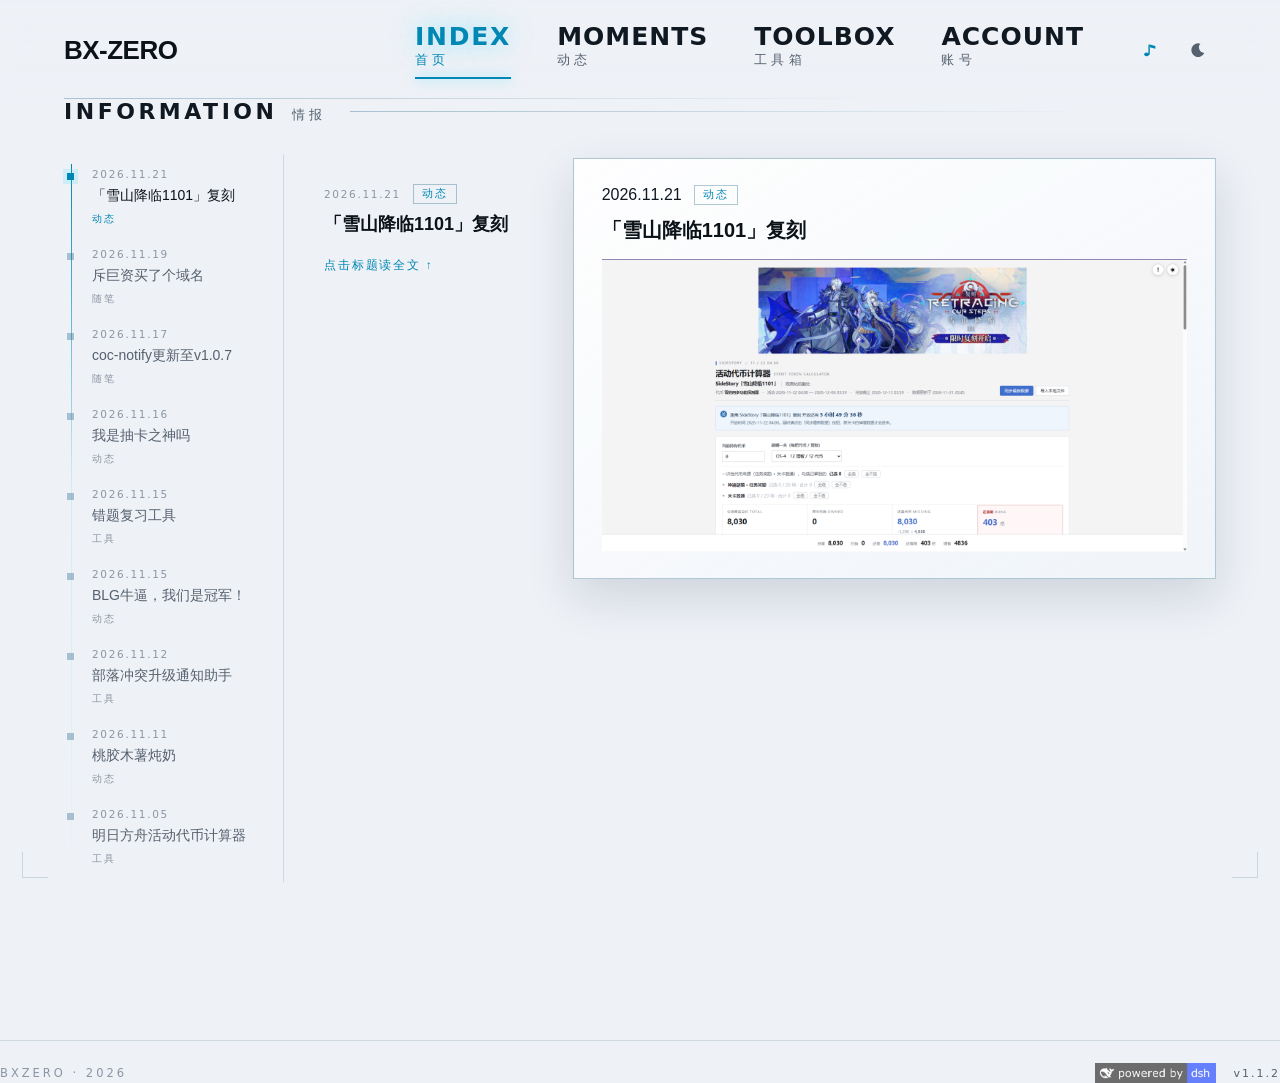
==== commit cb79a429: "加评论区、站主可删评论，图片可双击看原图，首页卡片放大，条目可调顺序，版本 1.1.2" ====
--- a/index.html
+++ b/index.html
@@ -17,9 +17,9 @@
 <meta name="twitter:title" content="BX-ZERO">
 <meta name="twitter:description" content="BX的个人站">
 <meta name="twitter:image" content="https://bxzero.cn/img/og.png">
-<link rel="icon" href="img/bx-icon.ico" sizes="any">
-<link rel="icon" type="image/png" href="img/bx-icon.png">
-<link rel="apple-touch-icon" href="img/bx-icon.png">
+<link rel="icon" href="https://bxzero.cn/favicon.ico" sizes="any">
+<link rel="icon" type="image/png" sizes="256x256" href="https://bxzero.cn/img/bx-icon.png">
+<link rel="apple-touch-icon" sizes="180x180" href="https://bxzero.cn/img/bx-icon.png">
 <script id="bxz-theme-boot">
 /* 在样式加载前定好主题，避免白天模式先闪一下深色 */
 (function () {
@@ -39,7 +39,7 @@
   document.documentElement.dataset.theme = t;
 })();
 </script>
-<link rel="stylesheet" href="styles.css?v=20261116z25">
+<link rel="stylesheet" href="styles.css?v=20261121j">
 </head>
 <body>
 
@@ -182,7 +182,7 @@
         <h2><span class="en">ACCOUNT</span><span class="cn">账号</span></h2>
         <span class="slab-line"></span>
       </div>
-      <div class="acc" id="acc-box"></div>
+      <div class="acc" id="acc-box"><p class="acc-note">正在确认…</p></div>
     </div>
 
   </section>
@@ -457,7 +457,7 @@
 <footer class="foot">
   <p>BXZERO · <span id="year">2026</span></p>
   <img class="badge" src="img/dsh-badge.png" width="121" height="20" alt="powered by dsh">
-  <span class="ver">v1.1.1</span>
+  <span class="ver">v1.1.2</span>
 </footer>
 
   <!-- 数据文件按分钟取版本，写作台保存后不必等 CDN 缓存过期 -->
@@ -468,8 +468,8 @@
       document.write('<script src="moments.js?t=' + v + '"><\/script>');
     })();
   </script>
-<script src="auth.js?v=20261119b"></script>
-<script src="main.js?v=20261119e"></script>
+<script src="auth.js?v=20261121j"></script>
+<script src="main.js?v=20261121j"></script>
 <script>
 (function () {
   "use strict";
@@ -534,11 +534,17 @@
 
   /* 折叠行：三个列表共用的头部 */
   function foldHead(i, title, kind, on) {
-    return '<button class="ent-row' + (on ? " is-on" : "") + '" type="button" data-act="open" data-i="' + i + '">' +
+    return '<div class="ent-row' + (on ? " is-on" : "") + '" data-i="' + i + '">' +
+      '<button class="ent-toggle" type="button" data-act="open" data-i="' + i + '">' +
       '<span class="ent-caret" aria-hidden="true"></span>' +
       '<span class="ent-title">' + esc(title || "（没有名字）") + "</span>" +
       '<span class="ent-kind">' + esc(kind || "") + "</span>" +
-      "</button>";
+      "</button>" +
+      '<span class="ent-tools">' +
+      '<button class="ent-move" type="button" data-act="up" data-i="' + i + '" title="上移">↑</button>' +
+      '<button class="ent-move" type="button" data-act="down" data-i="' + i + '" title="下移">↓</button>' +
+      "</span>" +
+      "</div>";
   }
 
   function renderTracks() {
@@ -692,10 +698,12 @@
         list.splice(i, 1);
         openIdx[key] = -1;
       } else if (act === "up" && i > 0) {
+        openIdx[key] = -1;
         var tmp = list[i - 1];
         list[i - 1] = list[i];
         list[i] = tmp;
       } else if (act === "down" && i < list.length - 1) {
+        openIdx[key] = -1;
         var tmp2 = list[i + 1];
         list[i + 1] = list[i];
         list[i] = tmp2;
@@ -1372,7 +1380,7 @@
       (html || '<p style="color:var(--dimmer)">正文还是空的。</p>');
     els.preview.innerHTML = '<div class="article">' + markImages(inner) + "</div>";
     var fb = document.getElementById("float-body");
-    if (fb) fb.innerHTML = inner;
+    if (fb) fb.innerHTML = '<div class="article">' + inner + "</div>";
   }
 
   /* ---------- 表单 ---------- */
@@ -1868,5 +1876,11 @@
 })();
 </script>
 </script>
+
+<!-- 双击正文图片看原图 -->
+<div class="lightbox" id="lightbox" hidden>
+  <span class="lightbox-close" id="lightbox-close">关闭</span>
+  <img id="lightbox-img" alt="">
+</div>
 </body>
 </html>
--- a/styles.css
+++ b/styles.css
@@ -1415,8 +1415,8 @@
 
 .article img {
   display: block;
-  max-width: min(100%, 480px);
-  max-height: 520px;
+  width: 100%;
+  max-width: 100%;
   height: auto;
   margin: 22px auto;
   border: 1px solid var(--line);
@@ -2341,7 +2341,7 @@
     color: var(--dimmer);
   }
 
-  .rt-body img, .article img { max-width: min(100%, 480px); max-height: 520px; height: auto; display: block; margin: 16px auto; }
+  .rt-body img { max-width: min(100%, 480px); max-height: 520px; height: auto; display: block; margin: 16px auto; }
 
   /* 编辑区里不渲染图片本身，只留一枚标签 */
   .rt-body img { display: none; }
@@ -2545,7 +2545,8 @@
   html[data-theme="light"] .entry:hover { background: rgba(53, 216, 255, .08); }
   html[data-theme="light"] .row-del { border-color: rgba(0, 0, 0, .18); color: #6d7783; }
   /* 写作台预览框里的图保持小一号，别撑满整栏 */
-#preview .article img, #float-body .article img { max-width: 300px; margin: 12px auto; }
+#preview .article img { max-width: 300px; margin: 12px auto; }
+#float-body .article img { max-width: min(100%, 480px); max-height: 520px; height: auto; margin: 16px auto; }
 
 html[data-theme="light"] .preview { background: #f6f8fa; }
   html[data-theme="light"] .gate { background: #eef2f6; }
@@ -2810,16 +2811,14 @@
 #view-home-edit .ent-row {
   display: flex;
   align-items: center;
-  gap: 12px;
   width: 100%;
-  padding: 12px 14px;
+  padding: 0;
   font: inherit;
   font-size: 13.5px;
   text-align: left;
   color: var(--text);
   background: none;
   border: 1px solid var(--line);
-  cursor: pointer;
   transition: background .2s ease, border-color .2s ease;
 }
 
@@ -2867,6 +2866,57 @@
   letter-spacing: .12em;
   color: var(--cyan);
 }
+
+#view-home-edit .ent-toggle {
+  display: flex;
+  align-items: center;
+  gap: 12px;
+  flex: 1;
+  min-width: 0;
+  padding: 12px 14px;
+  font: inherit;
+  font-size: 13.5px;
+  text-align: left;
+  color: inherit;
+  background: none;
+  border: 0;
+  cursor: pointer;
+}
+
+#view-home-edit .ent-tools {
+  display: flex;
+  gap: 4px;
+  padding-right: 12px;
+}
+
+#view-home-edit .ent-move {
+  display: inline-flex;
+  align-items: center;
+  justify-content: center;
+  width: 26px;
+  height: 26px;
+  font-size: 12px;
+  line-height: 1;
+  color: var(--dim);
+  background: none;
+  border: 1px solid var(--line);
+  cursor: pointer;
+  transition: color .15s ease, border-color .15s ease;
+}
+
+#view-home-edit .ent-move:hover {
+  color: var(--cyan);
+  border-color: rgba(53, 216, 255, .4);
+}
+
+html[data-theme="light"] #view-home-edit .ent-move {
+  border-color: #d8dee6;
+  color: #6d7783;
+}
+
+/* 展开的卡片里已有上移下移，头部不再重复 */
+#view-home-edit .card > .ent-row .ent-tools { display: none; }
+
 
 /* 展开态：卡片内部这一行不要自己的边框 */
 #view-home-edit .card > .ent-row {
@@ -2939,3 +2989,145 @@
 html[data-theme="light"] .pl-track:hover {
   background: rgba(20, 90, 125, 0.08);
 }
+
+/* ---------- 双击看原图 ---------- */
+
+.lightbox {
+  position: fixed;
+  inset: 0;
+  z-index: 200;
+  display: flex;
+  align-items: center;
+  justify-content: center;
+  background: rgba(0, 0, 0, .9);
+  cursor: zoom-out;
+  animation: lbIn .18s ease both;
+}
+
+.lightbox[hidden] { display: none; }
+
+@keyframes lbIn {
+  from { opacity: 0; }
+  to { opacity: 1; }
+}
+
+.lightbox img {
+  max-width: 94vw;
+  max-height: 90vh;
+  width: auto;
+  height: auto;
+  cursor: default;
+  box-shadow: 0 30px 80px rgba(0, 0, 0, .6);
+}
+
+.lightbox-close {
+  position: absolute;
+  top: 20px;
+  right: 26px;
+  font-size: 12px;
+  letter-spacing: .16em;
+  color: rgba(255, 255, 255, .72);
+  cursor: pointer;
+}
+
+.lightbox-close:hover { color: #fff; }
+
+body.is-locked { overflow: hidden; }
+
+/* ---------- 首页把主区放宽，右侧预览卡片更大 ---------- */
+
+@media (min-width: 1200px) {
+  body[data-view="home"] main {
+    max-width: 1620px;
+  }
+
+  body[data-view="home"] .info {
+    grid-template-columns: 220px minmax(0, 1fr);
+  }
+}
+
+/* ---------- 评论区 ---------- */
+
+.cmt { margin-top: 52px; padding-top: 26px; border-top: 1px solid var(--line); }
+
+.cmt-head { display: flex; align-items: baseline; gap: 12px; margin-bottom: 16px; }
+
+.cmt-en { font-family: var(--font-en); font-size: 12.5px; letter-spacing: .22em; color: var(--title); }
+
+.cmt-count { font-family: var(--font-en); font-size: 11.5px; color: var(--dim); }
+
+.cmt-form { margin: 0 0 22px; }
+
+.cmt-input {
+  display: block;
+  width: 100%;
+  box-sizing: border-box;
+  min-height: 84px;
+  padding: 12px 14px;
+  font: inherit;
+  font-size: 13.5px;
+  line-height: 1.8;
+  color: var(--text);
+  background: var(--card-bg);
+  border: 1px solid var(--line);
+  resize: vertical;
+  outline: none;
+  transition: border-color .2s ease;
+}
+
+.cmt-input:focus { border-color: rgba(53, 216, 255, .5); }
+
+.cmt-act { display: flex; align-items: center; gap: 12px; margin-top: 10px; }
+
+.cmt-msg { flex: 1; font-size: 12px; color: #ff8b7a; }
+
+.cmt-send {
+  padding: 8px 20px;
+  font: inherit;
+  font-size: 12.5px;
+  letter-spacing: .06em;
+  color: #04131a;
+  background: var(--cyan);
+  border: 0;
+  cursor: pointer;
+  transition: opacity .2s ease;
+}
+
+.cmt-send:hover { opacity: .86; }
+
+.cmt-send:disabled { opacity: .5; cursor: default; }
+
+.cmt-list { margin: 0; padding: 0; list-style: none; }
+
+.cmt-item { padding: 16px 0; border-top: 1px solid var(--line); }
+
+.cmt-meta { display: flex; align-items: baseline; gap: 12px; margin-bottom: 8px; }
+
+.cmt-who { font-size: 12.5px; color: var(--title); }
+
+.cmt-meta time { font-family: var(--font-en); font-size: 11px; letter-spacing: .1em; color: var(--dimmer); }
+
+.cmt-item p { margin: 0; font-size: 13.5px; line-height: 1.9; color: var(--dim); white-space: pre-wrap; word-break: break-word; }
+
+.cmt-empty { padding: 16px 0; font-size: 12.5px; color: var(--dimmer); }
+
+html[data-theme="light"] .cmt-input { background: #fff; }
+
+.cmt-del {
+  margin-left: auto;
+  width: 20px;
+  height: 20px;
+  padding: 0;
+  font: inherit;
+  font-size: 15px;
+  line-height: 1;
+  color: var(--dimmer);
+  background: none;
+  border: 1px solid transparent;
+  cursor: pointer;
+  transition: color .15s ease, border-color .15s ease;
+}
+
+.cmt-del:hover { color: #ff8b7a; border-color: rgba(255, 139, 122, .5); }
+
+.cmt-del:disabled { opacity: .4; cursor: default; }
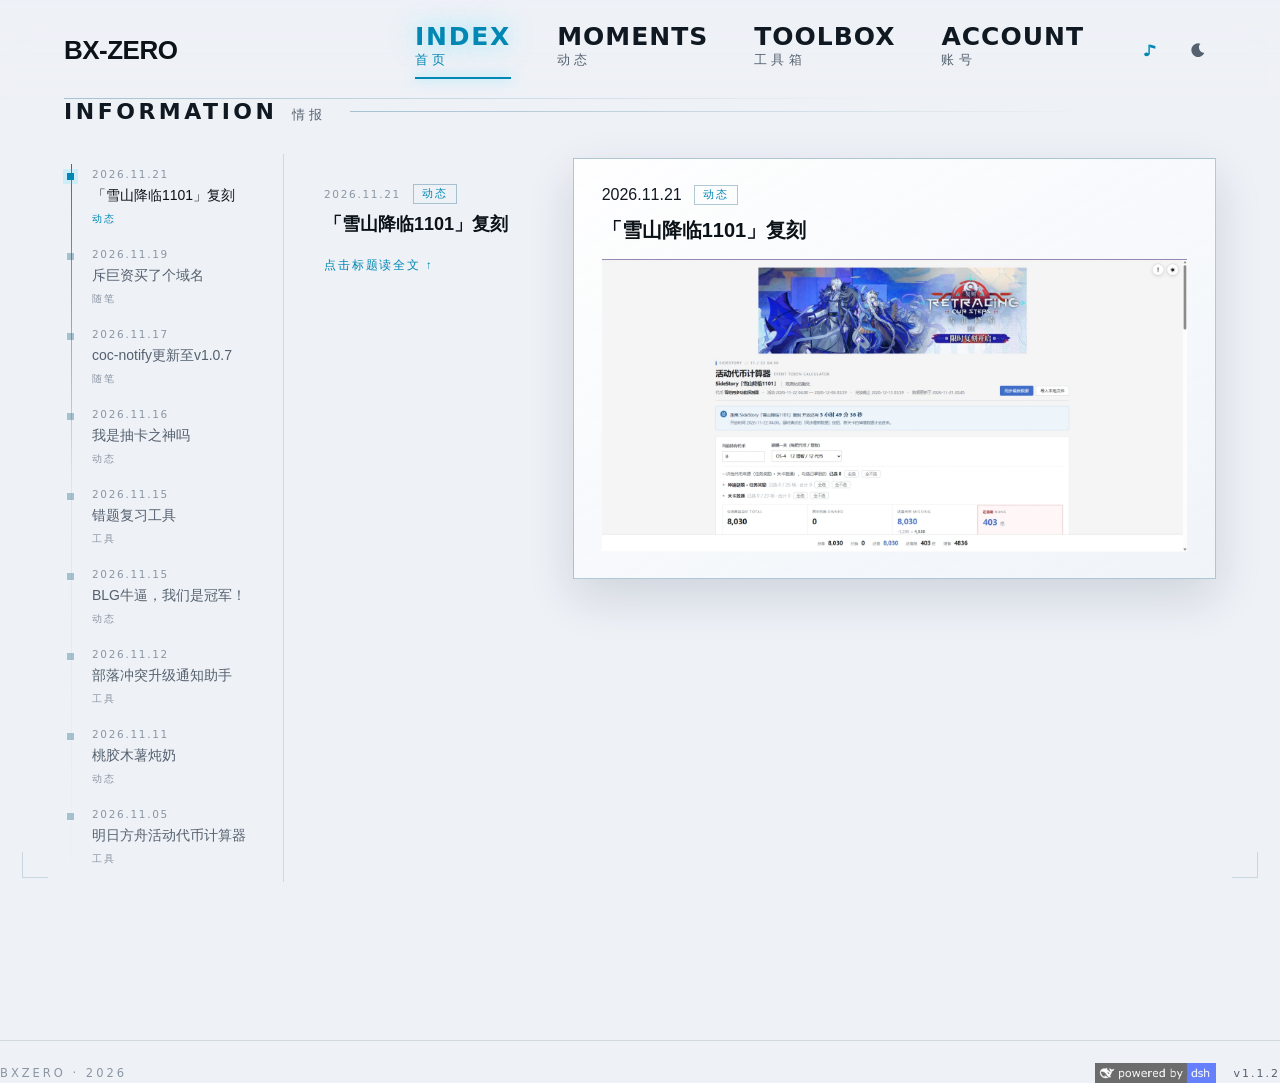
==== commit 5863b175: "图片转 WebP，访问计数改成一天一次" ====
--- a/index.html
+++ b/index.html
@@ -468,7 +468,7 @@
       document.write('<script src="moments.js?t=' + v + '"><\/script>');
     })();
   </script>
-<script src="auth.js?v=20261121j"></script>
+<script src="auth.js?v=20261124a"></script>
 <script src="main.js?v=20261121j"></script>
 <script>
 (function () {
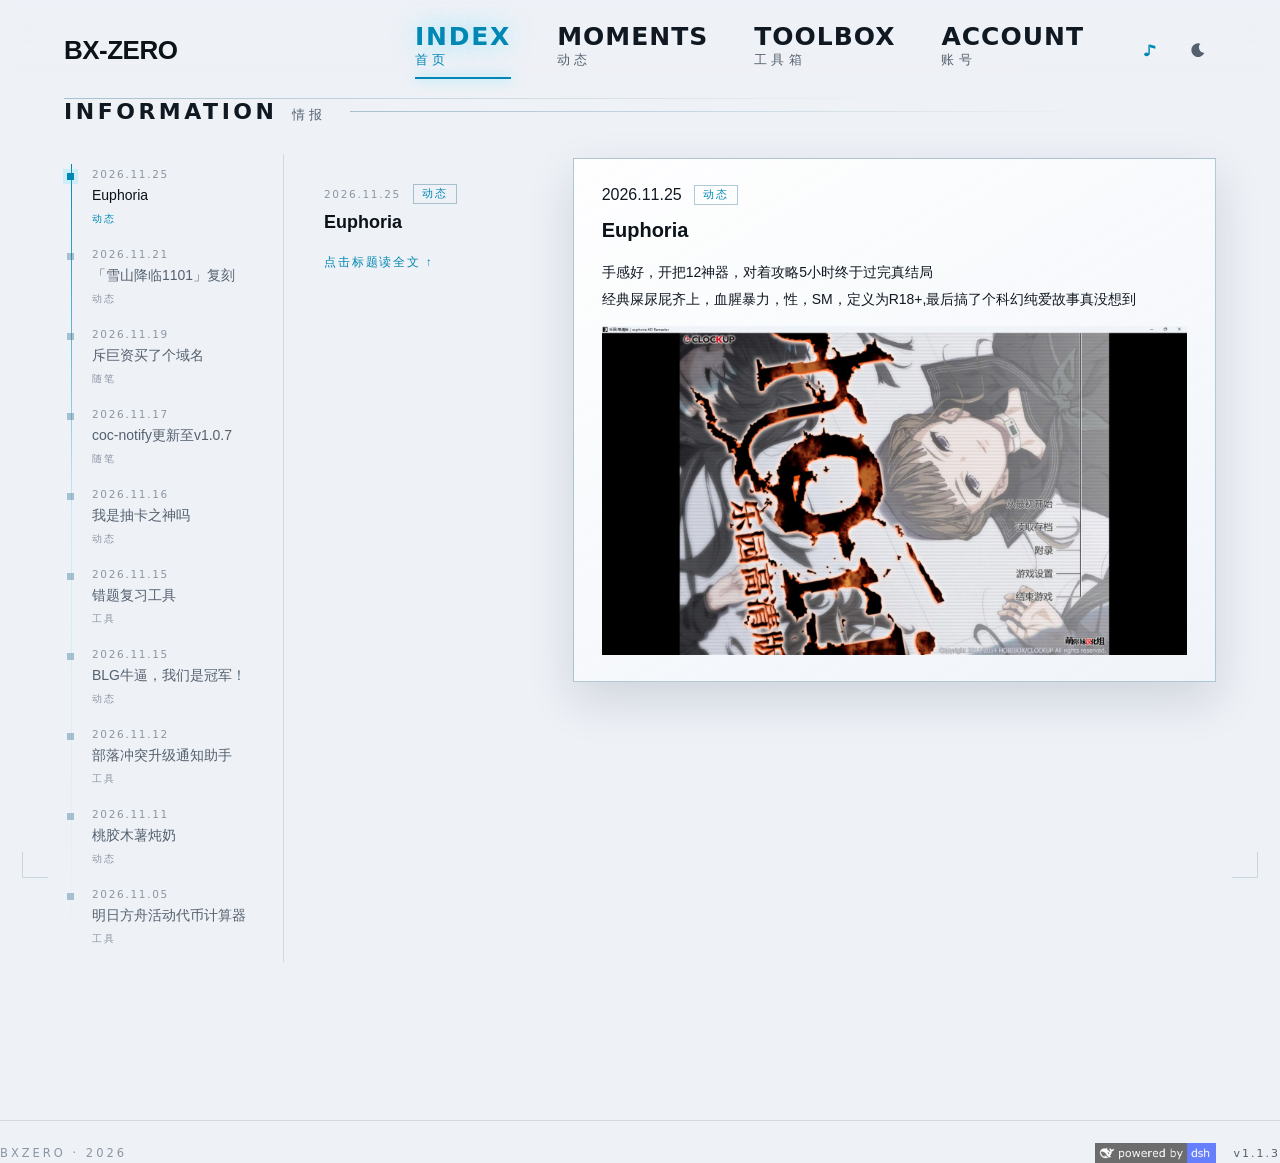
==== commit 4800cff6: "编辑台正文图改文字标签，修复富文本判定，版本 1.1.3" ====
--- a/index.html
+++ b/index.html
@@ -39,7 +39,7 @@
   document.documentElement.dataset.theme = t;
 })();
 </script>
-<link rel="stylesheet" href="styles.css?v=20261121j">
+<link rel="stylesheet" href="styles.css?v=20261125c">
 </head>
 <body>
 
@@ -291,6 +291,9 @@
             <option value="28px">28</option>
           </select>
           <span class="rt-sep"></span>
+          <button type="button" id="rt-undo" title="撤销">↶</button>
+          <button type="button" id="rt-redo" title="重做">↷</button>
+          <span class="rt-sep"></span>
           <button type="button" data-cmd="bold" title="加粗"><b>B</b></button>
           <button type="button" data-cmd="italic" title="倾斜"><i>I</i></button>
           <button type="button" data-cmd="underline" title="下划线"><u>U</u></button>
@@ -306,13 +309,21 @@
           <button type="button" id="rt-link" title="插入链接">链接</button>
           <button type="button" id="rt-img" title="插入图片">图片</button>
           <button type="button" id="rt-hr" title="分隔线">分隔</button>
+          <button type="button" id="rt-table" title="插入表格">表格</button>
+          <button type="button" id="rt-fold" title="插入折叠块">折叠</button>
+          <button type="button" id="rt-now" title="插入当前日期时间">时间</button>
+          <button type="button" id="rt-sub" title="下标">x₂</button>
+          <button type="button" id="rt-sup" title="上标">x²</button>
           <button type="button" id="rt-clear" title="清除格式">清</button>
+          <button type="button" id="rt-source" title="看或改 HTML 源码">&lt;/&gt;</button>
+          <button type="button" id="rt-height" title="切换编辑区高度">高</button>
           <span class="rt-sep"></span>
           <button type="button" id="rt-draft" title="把当前内容存在本机">存草稿</button>
           <span class="rt-sep"></span>
-          <input class="rt-file" id="rt-file-name" type="text" readonly placeholder="还没有插图" title="最近插入的图片">
+          <input class="rt-file" id="rt-file-name" type="text" readonly placeholder="图片上传进度会显示在这" title="图片上传进度">
         </div>
         <div class="rt-body" id="f-body" contenteditable="true"></div>
+        <div class="rt-count" id="rt-count">正文 0 字 · 0 张图</div>
         <div class="atts" id="atts"></div>
       </div>
       <input type="file" id="img-file" accept="image/*" multiple hidden>
@@ -335,6 +346,14 @@
         <div class="float-scroll"><div id="float-body"></div></div>
       </div>
     </div>
+    <!-- HTML 源码模式 -->
+    <div class="srcpane" id="srcpane" hidden>
+      <div class="srcpane-sheet">
+        <div class="srcpane-head"><span>HTML 源码</span><span class="srcpane-close" id="srcpane-close">关闭</span></div>
+        <textarea class="srcpane-text" id="srcpane-text" spellcheck="false"></textarea>
+        <div class="srcpane-foot"><button class="btn primary" id="srcpane-ok" type="button">按这份源码更新正文</button></div>
+      </div>
+    </div>
   </section>
 
   <div class="grid2">
@@ -457,7 +476,7 @@
 <footer class="foot">
   <p>BXZERO · <span id="year">2026</span></p>
   <img class="badge" src="img/dsh-badge.png" width="121" height="20" alt="powered by dsh">
-  <span class="ver">v1.1.2</span>
+  <span class="ver">v1.1.3</span>
 </footer>
 
   <!-- 数据文件按分钟取版本，写作台保存后不必等 CDN 缓存过期 -->
@@ -468,8 +487,8 @@
       document.write('<script src="moments.js?t=' + v + '"><\/script>');
     })();
   </script>
-<script src="auth.js?v=20261124a"></script>
-<script src="main.js?v=20261121j"></script>
+<script src="auth.js?v=20261125c"></script>
+<script src="main.js?v=20261125c"></script>
 <script>
 (function () {
   "use strict";
@@ -1225,7 +1244,7 @@
   function bodyToHtml(text) {
     var s = String(text || "");
     if (!s.trim()) return "";
-    if (/s\/?(p|div|h[1-6]|ul|ol|li|blockquote|pre|img|br|strong|em|span|a|table|hr)\b/i.test(s)) return s;
+    if (/<\/?(p|div|h[1-6]|ul|ol|li|blockquote|pre|img|br|strong|em|span|a|table|thead|tbody|tr|td|th|hr|figure|details|summary|sup|sub|code)\b/i.test(s)) return s;
     return renderBody(s);
   }
 
@@ -1243,67 +1262,69 @@
     img.src = RAW_BASE + src;
   }, true);
 
-  /* 编辑区显示标签，保存与预览时才还原成 img */
+  /* 正文里每张图都是一个可以搬动的标签，附件区只是它们的索引 */
   var attachments = [];
   var attsBox = document.getElementById("atts");
-  var attRaw = {};
 
   function rawOf(src) {
     if (/^https?:/i.test(src)) return src;
     return RAW_BASE + src;
   }
 
+  function chipList() {
+    return Array.prototype.slice.call(els.body.querySelectorAll(".img-chip"));
+  }
+
   function renderAtts() {
     if (!attsBox) return;
+    attachments = chipList().map(function (c) {
+      return {
+        src: c.getAttribute("data-src") || "",
+        name: c.getAttribute("data-file") || c.getAttribute("data-name") || "",
+        chip: c
+      };
+    });
     if (!attachments.length) {
-      attsBox.innerHTML = "";
+      attsBox.innerHTML = '<p class="att-empty">正文里还没有图片。上传的图会自动排到正文末尾，用 ↑ ↓ 调整先后。</p>';
       return;
     }
     attsBox.innerHTML = attachments.map(function (a, i) {
+      var label = (i + 1) + ". " + (a.name || "图片");
       return '<div class="att" data-i="' + i + '">' +
         '<img class="att-thumb" src="' + rawOf(a.src) + '" alt="">' +
         '<div class="att-foot">' +
-        '<span class="att-name" title="' + (a.name || "") + '">' + (i + 1) + ". " + (a.name || "") + "</span>" +
-        '<button class="att-btn" type="button" data-att="ins" title="插到光标处">插</button>' +
-        '<button class="att-btn" type="button" data-att="up" title="上移">↑</button>' +
-        '<button class="att-btn" type="button" data-att="down" title="下移">↓</button>' +
-        '<button class="att-btn del" type="button" data-att="del" title="删除">×</button>' +
+        '<span class="att-name" title="' + label + '">' + label + "</span>" +
+        '<button class="att-btn" type="button" data-att="up" title="往前挪">↑</button>' +
+        '<button class="att-btn" type="button" data-att="down" title="往后挪">↓</button>' +
+        '<button class="att-btn del" type="button" data-att="del" title="从正文删掉">×</button>' +
         "</div></div>";
     }).join("");
   }
 
-  function toChip(src, name) {
+  function toChip(src, label, file) {
     var chip = document.createElement("span");
     chip.className = "img-chip";
     chip.setAttribute("contenteditable", "false");
     chip.setAttribute("data-src", src || "");
-    chip.setAttribute("data-name", name || "");
-    chip.textContent = "图片 " + (name || "");
+    chip.setAttribute("data-name", label || "图片");
+    chip.setAttribute("data-file", file || label || "");
+    var cap = document.createElement("span");
+    cap.className = "chip-name";
+    cap.textContent = label || "图片";
+    chip.appendChild(cap);
     return chip;
   }
 
-  /* 只把「正文末尾连续的图片」收成附件，中间的图留作可拖动的标签 */
+  /* 正文里所有图片都转成标签，附件区照它们的位置列出来 */
   function splitImages(html) {
     var holder = document.createElement("div");
     holder.innerHTML = html;
-    var picked = [];
-    while (holder.lastElementChild) {
-      var last = holder.lastElementChild;
-      var found = last.tagName === "IMG"
-        ? [last]
-        : (last.textContent.trim() ? [] : Array.prototype.slice.call(last.querySelectorAll("img")));
-      if (!found.length) break;
-      found.reverse().forEach(function (img) {
-        var src = img.getAttribute("src") || "";
-        picked.unshift({ src: src, name: img.getAttribute("alt") || src.split("/").pop() });
-      });
-      last.remove();
-    }
-    Array.prototype.slice.call(holder.querySelectorAll("img")).forEach(function (img) {
+    Array.prototype.slice.call(holder.querySelectorAll("img")).forEach(function (img, i) {
       var src = img.getAttribute("src") || "";
-      img.replaceWith(toChip(src, img.getAttribute("alt") || src.split("/").pop()));
-    });
-    return { html: holder.innerHTML, images: picked };
+      var file = img.getAttribute("alt") || src.split("/").pop();
+      img.replaceWith(toChip(src, "图片" + (i + 1), file));
+    });
+    return holder.innerHTML;
   }
 
   function readBodyHtml() {
@@ -1314,73 +1335,77 @@
       img.setAttribute("alt", chip.getAttribute("data-name") || "");
       chip.replaceWith(img);
     });
-    var imgs = attachments.map(function (a) {
-      return '<img src="' + a.src + '" alt="' + (a.name || "").replace(/"/g, "") + '">';
-    }).join("");
-    return clone.innerHTML + imgs;
-  }
-
-  /* 把某张附件插到光标处，之后它就算正文的一部分 */
-  function insertAttachment(i) {
-    var a = attachments[i];
-    if (!a) return;
-    els.body.focus();
-    restoreRange();
-    var holder = document.createElement("span");
-    holder.appendChild(toChip(a.src, a.name));
-    document.execCommand("insertHTML", false, holder.innerHTML + "&nbsp;");
-    rememberRange();
-    attachments.splice(i, 1);
-    renderAtts();
-    renderPreview();
-    writeDraft(true);
-    setStatus("图片放到光标处了", "ok");
+    return clone.innerHTML;
+  }
+
+  /* 把第 i 张图往前或往后挪一格，直接改正文里的真实位置 */
+  function moveChip(i, dir) {
+    var chips = chipList();
+    var from = chips[i];
+    var to = chips[i + dir];
+    if (!from || !to) return false;
+    if (dir < 0) {
+      to.parentNode.insertBefore(from, to);
+    } else {
+      to.parentNode.insertBefore(from, to.nextSibling);
+    }
+    return true;
   }
 
   if (attsBox) {
+    attsBox.addEventListener("load", function (e) {
+      var im = e.target;
+      if (!im || !im.classList || !im.classList.contains("att-thumb")) return;
+      var host = im.closest(".att");
+      if (!host) return;
+      var name = host.querySelector(".att-name");
+      if (!name || name.dataset.sized) return;
+      if (!im.naturalWidth) return;
+      name.dataset.sized = "1";
+      name.textContent = name.textContent + " · " + im.naturalWidth + "×" + im.naturalHeight;
+    }, true);
+
     attsBox.addEventListener("click", function (e) {
       var btn = e.target.closest("[data-att]");
       if (!btn) return;
       var host = e.target.closest(".att");
+      if (!host) return;
       var i = parseInt(host.dataset.i, 10);
-      if (isNaN(i) || !attachments[i]) return;
+      if (isNaN(i)) return;
       var action = btn.dataset.att;
-      if (action === "ins") {
-        insertAttachment(i);
-        return;
-      }
       if (action === "del") {
-        attachments.splice(i, 1);
-      } else if (action === "up" && i > 0) {
-        var tmp = attachments[i - 1];
-        attachments[i - 1] = attachments[i];
-        attachments[i] = tmp;
-      } else if (action === "down" && i < attachments.length - 1) {
-        var tmp2 = attachments[i + 1];
-        attachments[i + 1] = attachments[i];
-        attachments[i] = tmp2;
+        var chips = chipList();
+        if (!chips[i]) return;
+        chips[i].remove();
+        setStatus("删掉了第 " + (i + 1) + " 张图", "ok");
+      } else if (action === "up") {
+        if (!moveChip(i, -1)) return;
+      } else if (action === "down") {
+        if (!moveChip(i, 1)) return;
       }
       renderAtts();
       renderPreview();
-    });
-  }
-
-  function markImages(html) {
-    var n = 0;
-    return String(html || "").replace(/<img\b[^>]*>/gi, function () {
-      n += 1;
-      return '<span class="img-mark">图片' + n + "</span>";
-    });
-  }
+      writeDraft(true);
+    });
+  }
+
 
   function renderPreview() {
     var t = els.title.value.trim();
     var html = bodyToHtml(readBodyHtml());
     var inner = "<h1>" + inline(t || "（无标题）") + "</h1>" +
       (html || '<p style="color:var(--dimmer)">正文还是空的。</p>');
-    els.preview.innerHTML = '<div class="article">' + markImages(inner) + "</div>";
+    els.preview.innerHTML = '<div class="article">' + inner + "</div>";
     var fb = document.getElementById("float-body");
     if (fb) fb.innerHTML = '<div class="article">' + inner + "</div>";
+    updateCount();
+  }
+
+  function updateCount() {
+    var box = document.getElementById("rt-count");
+    if (!box) return;
+    var text = String(els.body.innerText || "").replace(/\s+/g, "");
+    box.textContent = "正文 " + text.length + " 字 · " + chipList().length + " 张图";
   }
 
   /* ---------- 表单 ---------- */
@@ -1388,9 +1413,7 @@
   function fillForm(item) {
     els.date.value = item ? (item.date || "") : new Date().toISOString().slice(0, 10);
     els.title.value = item ? (item.title || "") : "";
-    var split = item ? splitImages(bodyToHtml(item.body)) : { html: "", images: [] };
-    els.body.innerHTML = split.html;
-    attachments = split.images;
+    els.body.innerHTML = item ? splitImages(bodyToHtml(item.body)) : "";
     renderAtts();
     renderPreview();
   }
@@ -1684,6 +1707,90 @@
       clearBtn.addEventListener("click", function () { exec("removeFormat"); });
     }
 
+    /* ---------- 撤销重做、表格、折叠、时间、上下标、源码、高度 ---------- */
+
+    function insertHtml(html) {
+      els.body.focus();
+      restoreRange();
+      document.execCommand("insertHTML", false, html);
+      rememberRange();
+      renderAtts();
+      renderPreview();
+      writeDraft(true);
+    }
+
+    function bindBtn(id, fn) {
+      var b = document.getElementById(id);
+      if (b) b.addEventListener("click", fn);
+    }
+
+    bindBtn("rt-undo", function () {
+      els.body.focus();
+      document.execCommand("undo");
+      rememberRange();
+      renderAtts();
+      renderPreview();
+      writeDraft(true);
+    });
+
+    bindBtn("rt-redo", function () {
+      els.body.focus();
+      document.execCommand("redo");
+      rememberRange();
+      renderAtts();
+      renderPreview();
+      writeDraft(true);
+    });
+    bindBtn("rt-sub", function () { exec("subscript"); });
+    bindBtn("rt-sup", function () { exec("superscript"); });
+
+    bindBtn("rt-table", function () {
+      var cell = "<td>&nbsp;</td>";
+      var row = "<tr>" + cell + cell + cell + "</tr>";
+      insertHtml("<table><tbody>" + row + row + row + "</tbody></table><p><br></p>");
+    });
+
+    bindBtn("rt-fold", function () {
+      insertHtml("<details><summary>点开看</summary><p>折叠起来的内容。</p></details><p><br></p>");
+    });
+
+    bindBtn("rt-now", function () {
+      var d = new Date();
+      var p2 = function (n) { return n < 10 ? "0" + n : "" + n; };
+      insertHtml(d.getFullYear() + "-" + p2(d.getMonth() + 1) + "-" + p2(d.getDate()) +
+        " " + p2(d.getHours()) + ":" + p2(d.getMinutes()));
+    });
+
+    bindBtn("rt-height", function () {
+      els.body.classList.toggle("is-tall");
+      setStatus(els.body.classList.contains("is-tall") ? "编辑区换成大窗。" : "编辑区换回小窗。", "ok");
+    });
+
+    /* 源码模式 */
+    var srcPane = document.getElementById("srcpane");
+    var srcText = document.getElementById("srcpane-text");
+
+    function closeSource() { if (srcPane) srcPane.hidden = true; }
+
+    bindBtn("rt-source", function () {
+      if (!srcPane || !srcText) return;
+      srcText.value = readBodyHtml();
+      srcPane.hidden = false;
+      srcText.focus();
+    });
+
+    bindBtn("srcpane-close", closeSource);
+
+    bindBtn("srcpane-ok", function () {
+      if (!srcText) return;
+      els.body.innerHTML = splitImages(srcText.value);
+      closeSource();
+      renderAtts();
+      renderPreview();
+      writeDraft(true);
+      setStatus("正文已按源码更新。", "ok");
+    });
+
     /* ---------- 插入图片：压缩后传到仓库 media/ ---------- */
 
     var imgBtn = document.getElementById("rt-img");
@@ -1703,16 +1810,8 @@
       imgFile.addEventListener("change", function () {
         var files = Array.prototype.slice.call(imgFile.files || []);
         if (!files.length) return;
-        setStatus("正在处理 " + files.length + " 张图片…");
-        files.reduce(function (chain, file) {
-          return chain.then(function () { return sendImage(file); });
-        }, Promise.resolve()).then(function () {
-          imgFile.value = "";
-          renderPreview();
-          setStatus("图片已插入。", "ok");
-        }).catch(function (err) {
-          setStatus("图片上传失败：" + (err && err.message ? err.message : err), "err");
-        });
+        handleFiles(files);
+        imgFile.value = "";
       });
     }
 
@@ -1753,17 +1852,95 @@
         var name = "media/" + Date.now() + "-" + Math.random().toString(36).slice(2, 7) + "." + ext;
         return window.BXAuth.upload(name, base64).then(function (res) {
           var path = (res && res.path) || name;
-          attachments.push({ src: path, name: label });
+          var para = document.createElement("p");
+          para.appendChild(toChip(path, "图片" + (chipList().length + 1), label));
+          els.body.appendChild(para);
           renderAtts();
           renderPreview();
-          noteFile(label + " 已加进附件", "is-done");
+          writeDraft(true);
+          noteFile(label + " 已放进正文末尾", "is-done");
         });
       }).catch(function (err) {
         noteFile(label + " 上传失败", "is-err");
         throw err;
       });
     }
-  }
+    function handleFiles(files) {
+      if (!files || !files.length) return;
+      var ok = files.filter(function (f) { return f && /^image\//.test(f.type || ""); });
+      if (!ok.length) {
+        setStatus("只认识图片，别的格式传不了。", "err");
+        return;
+      }
+      setStatus("正在处理 " + ok.length + " 张图片…");
+      ok.reduce(function (chain, file) {
+        return chain.then(function () { return sendImage(file); });
+      }, Promise.resolve()).then(function () {
+        renderAtts();
+        renderPreview();
+        setStatus("图片已插入。", "ok");
+      }).catch(function (err) {
+        setStatus("图片上传失败：" + (err && err.message ? err.message : err), "err");
+      });
+    }
+
+    /* 拖图片进来、直接粘贴图片，都能上传 */
+    els.body.addEventListener("dragover", function (e) {
+      var dt = e.dataTransfer;
+      if (!dt) return;
+      var hasFile = Array.prototype.some.call(dt.types || [], function (t) { return t === "Files"; });
+      if (!hasFile) return;
+      e.preventDefault();
+      els.body.classList.add("is-drop");
+    });
+
+    els.body.addEventListener("dragleave", function () {
+      els.body.classList.remove("is-drop");
+    });
+
+    els.body.addEventListener("drop", function (e) {
+      var dt = e.dataTransfer;
+      els.body.classList.remove("is-drop");
+      if (!dt || !dt.files || !dt.files.length) return;
+      e.preventDefault();
+      handleFiles(Array.prototype.slice.call(dt.files));
+    });
+
+    els.body.addEventListener("paste", function (e) {
+      var cd = e.clipboardData;
+      if (!cd) return;
+      var files = [];
+      var items = cd.items || [];
+      for (var i = 0; i < items.length; i++) {
+        if (items[i].kind === "file" && /^image\//.test(items[i].type || "")) {
+          var f = items[i].getAsFile();
+          if (f) files.push(f);
+        }
+      }
+      if (!files.length) {
+        if (cd.files && cd.files.length) files = Array.prototype.slice.call(cd.files);
+      }
+      if (!files.length) return;
+      e.preventDefault();
+      handleFiles(files);
+    });
+
+    /* 快捷键：Ctrl+Enter 保存，Alt+3 选图片 */
+    document.addEventListener("keydown", function (e) {
+      if ((e.ctrlKey || e.metaKey) && (e.key === "Enter" || e.keyCode === 13)) {
+        var saveBtn = document.getElementById("btn-save");
+        if (saveBtn) {
+          e.preventDefault();
+          saveBtn.click();
+        }
+      }
+      if (e.altKey && (e.key === "3" || e.code === "Digit3")) {
+        e.preventDefault();
+        if (imgFile) imgFile.click();
+      }
+    });
+  }
+
 
   /* ---------- 悬停浮出整页预览 ---------- */
 
@@ -1824,7 +2001,6 @@
           date: els.date.value,
           title: els.title.value,
           body: els.body.innerHTML,
-          atts: attachments,
           at: Date.now()
         }));
         if (!quiet) setStatus("草稿已存在本机", "ok");
@@ -1850,11 +2026,10 @@
   function restoreDraft() {
     var d = readDraft();
     if (!d) return false;
-    if (!d.title && !d.body && !(d.atts && d.atts.length)) return false;
+    if (!d.title && !d.body) return false;
     els.date.value = d.date || els.date.value;
     els.title.value = d.title || "";
     els.body.innerHTML = d.body || "";
-    attachments = Array.isArray(d.atts) ? d.atts : [];
     renderAtts();
     renderPreview();
     setStatus("已恢复上次没保存的草稿", "ok");
--- a/styles.css
+++ b/styles.css
@@ -2346,21 +2346,6 @@
   /* 编辑区里不渲染图片本身，只留一枚标签 */
   .rt-body img { display: none; }
 
-  .rt-body .img-chip {
-    display: inline-block;
-    margin: 8px 0;
-    padding: 4px 10px;
-    font-size: 12px;
-    color: var(--dim);
-    background: rgba(53, 216, 255, .08);
-    border: 1px dashed var(--line-strong);
-    user-select: none;
-  }
-
-  .rt-body .img-chip::before {
-    content: "▣ ";
-    color: var(--cyan);
-  }
 
   /* 附件区：图片按顺序排在正文之后 */
   .atts {
@@ -2419,6 +2404,15 @@
   .att-btn.del:hover { color: #ff7a1a; border-color: #ff7a1a; }
 
   html[data-theme="light"] .att { background: #fff; border-color: #d8dee6; }
+  .att-empty {
+    margin: 0;
+    padding: 18px 16px;
+    font-size: 12.5px;
+    color: var(--dimmer);
+    border: 1px dashed var(--line);
+    border-radius: 8px;
+    text-align: center;
+  }
   .rt-body blockquote, .article blockquote {
     margin: 16px 0;
     padding: 6px 16px;
@@ -3131,3 +3125,143 @@
 .cmt-del:hover { color: #ff8b7a; border-color: rgba(255, 139, 122, .5); }
 
 .cmt-del:disabled { opacity: .4; cursor: default; }
+
+/* ---------- 编辑台增强：正文图缩略、字数、源码、表格、折叠 ---------- */
+
+.rt-body .img-chip {
+  display: inline-flex;
+  align-items: center;
+  max-width: 170px;
+  margin: 0 6px 0 0;
+  padding: 1px 8px;
+  font-size: 11.5px;
+  color: var(--dim);
+  background: rgba(53, 216, 255, .08);
+  border: 1px dashed var(--line-strong);
+  border-radius: 3px;
+  vertical-align: baseline;
+  user-select: none;
+}
+
+.rt-body .img-chip::before { content: none; }
+
+.rt-body .chip-name {
+  display: block;
+  max-width: 150px;
+  overflow: hidden;
+  white-space: nowrap;
+  text-overflow: ellipsis;
+}
+
+.rt-body.is-tall { min-height: 620px; max-height: 82vh; }
+
+.rt-count {
+  padding: 6px 14px 10px;
+  font-size: 11px;
+  color: var(--dimmer);
+  letter-spacing: .04em;
+}
+
+/* 附件缩略图放大一档 */
+.att { width: 150px; }
+.att-thumb { height: 112px; }
+
+/* 表格、折叠块、上下标：编辑区与文章正文共用 */
+.rt-body details, .article details {
+  margin: 16px 0;
+  padding: 10px 14px;
+  border: 1px solid var(--line);
+  background: rgba(255, 255, 255, .02);
+}
+
+.rt-body summary, .article summary {
+  cursor: pointer;
+  font-weight: 600;
+  color: var(--title);
+}
+
+.rt-body details[open] summary, .article details[open] summary { margin-bottom: 8px; }
+
+.rt-body table, .article table {
+  width: 100%;
+  margin: 18px 0;
+  border-collapse: collapse;
+  font-size: 13.5px;
+}
+
+.rt-body th, .rt-body td, .article th, .article td {
+  padding: 8px 10px;
+  border: 1px solid var(--line-strong);
+  text-align: left;
+}
+
+.rt-body th, .article th { background: rgba(53, 216, 255, .08); font-weight: 600; }
+
+.rt-body sub, .rt-body sup, .article sub, .article sup { font-size: 72%; }
+
+html[data-theme="light"] .rt-body details, html[data-theme="light"] .article details { background: #f4f8fc; }
+
+/* HTML 源码浮层 */
+.srcpane {
+  position: fixed;
+  inset: 0;
+  z-index: 210;
+  display: flex;
+  align-items: center;
+  justify-content: center;
+  padding: 24px;
+  background: rgba(3, 6, 10, .82);
+  backdrop-filter: blur(4px);
+}
+
+.srcpane[hidden] { display: none; }
+
+html[data-theme="light"] .srcpane { background: rgba(18, 30, 46, .42); }
+
+.srcpane-sheet {
+  display: flex;
+  flex-direction: column;
+  width: min(100%, 1000px);
+  max-height: 84vh;
+  border: 1px solid var(--line-strong);
+  background: var(--card-bg);
+  box-shadow: 0 30px 80px rgba(0, 0, 0, .5);
+}
+
+.srcpane-head {
+  display: flex;
+  align-items: center;
+  justify-content: space-between;
+  padding: 10px 14px;
+  font-family: var(--font-en);
+  font-size: 11px;
+  letter-spacing: .18em;
+  color: var(--dim);
+  border-bottom: 1px solid var(--line);
+}
+
+.srcpane-close { cursor: pointer; color: var(--cyan); letter-spacing: .08em; }
+
+.srcpane-text {
+  flex: 1;
+  min-height: 340px;
+  padding: 14px 16px;
+  font-family: ui-monospace, Consolas, monospace;
+  font-size: 12.5px;
+  line-height: 1.7;
+  color: var(--title);
+  background: rgba(0, 0, 0, .28);
+  border: 0;
+  outline: none;
+  resize: vertical;
+}
+
+html[data-theme="light"] .srcpane-text { background: #f5f8fb; color: #10161f; }
+
+.srcpane-foot { padding: 10px 14px; border-top: 1px solid var(--line); text-align: right; }
+
+.rt-body.is-drop {
+  outline: 2px dashed var(--cyan);
+  outline-offset: -6px;
+  background: rgba(53, 216, 255, .05);
+}
